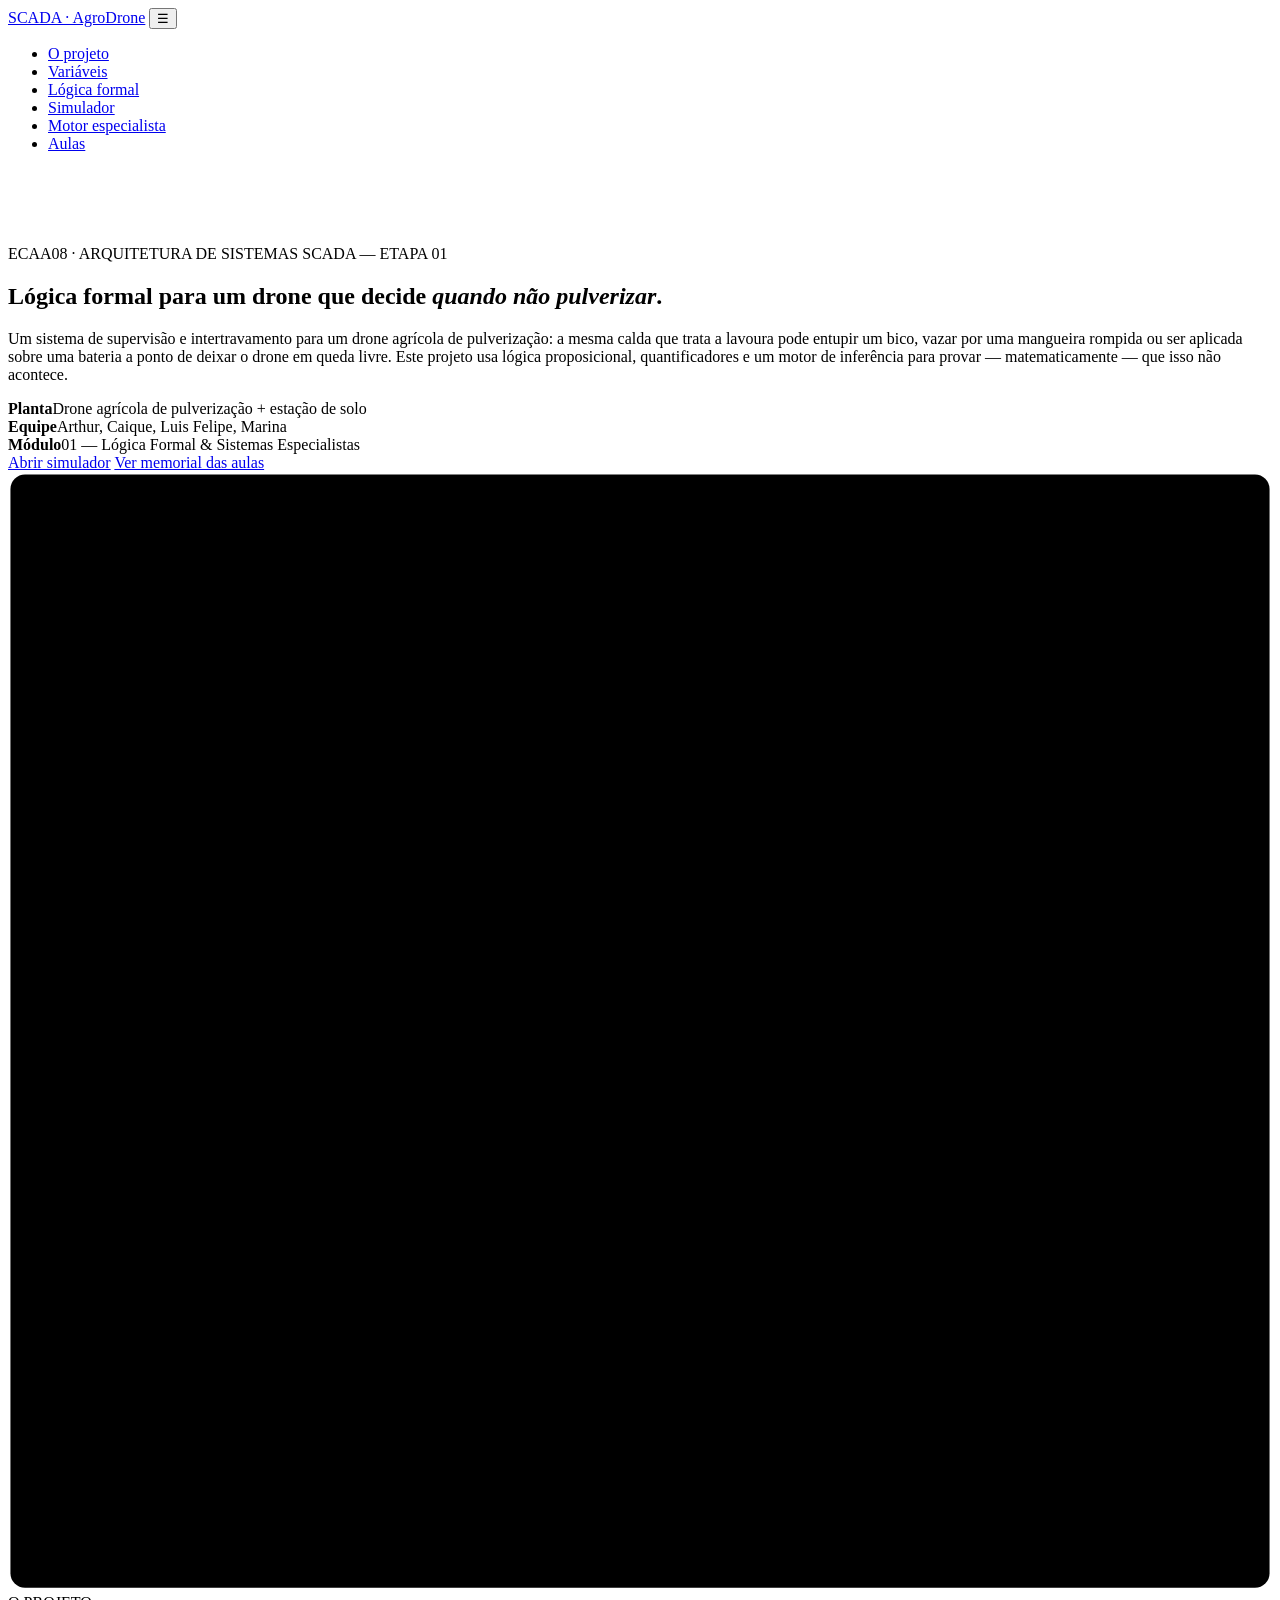
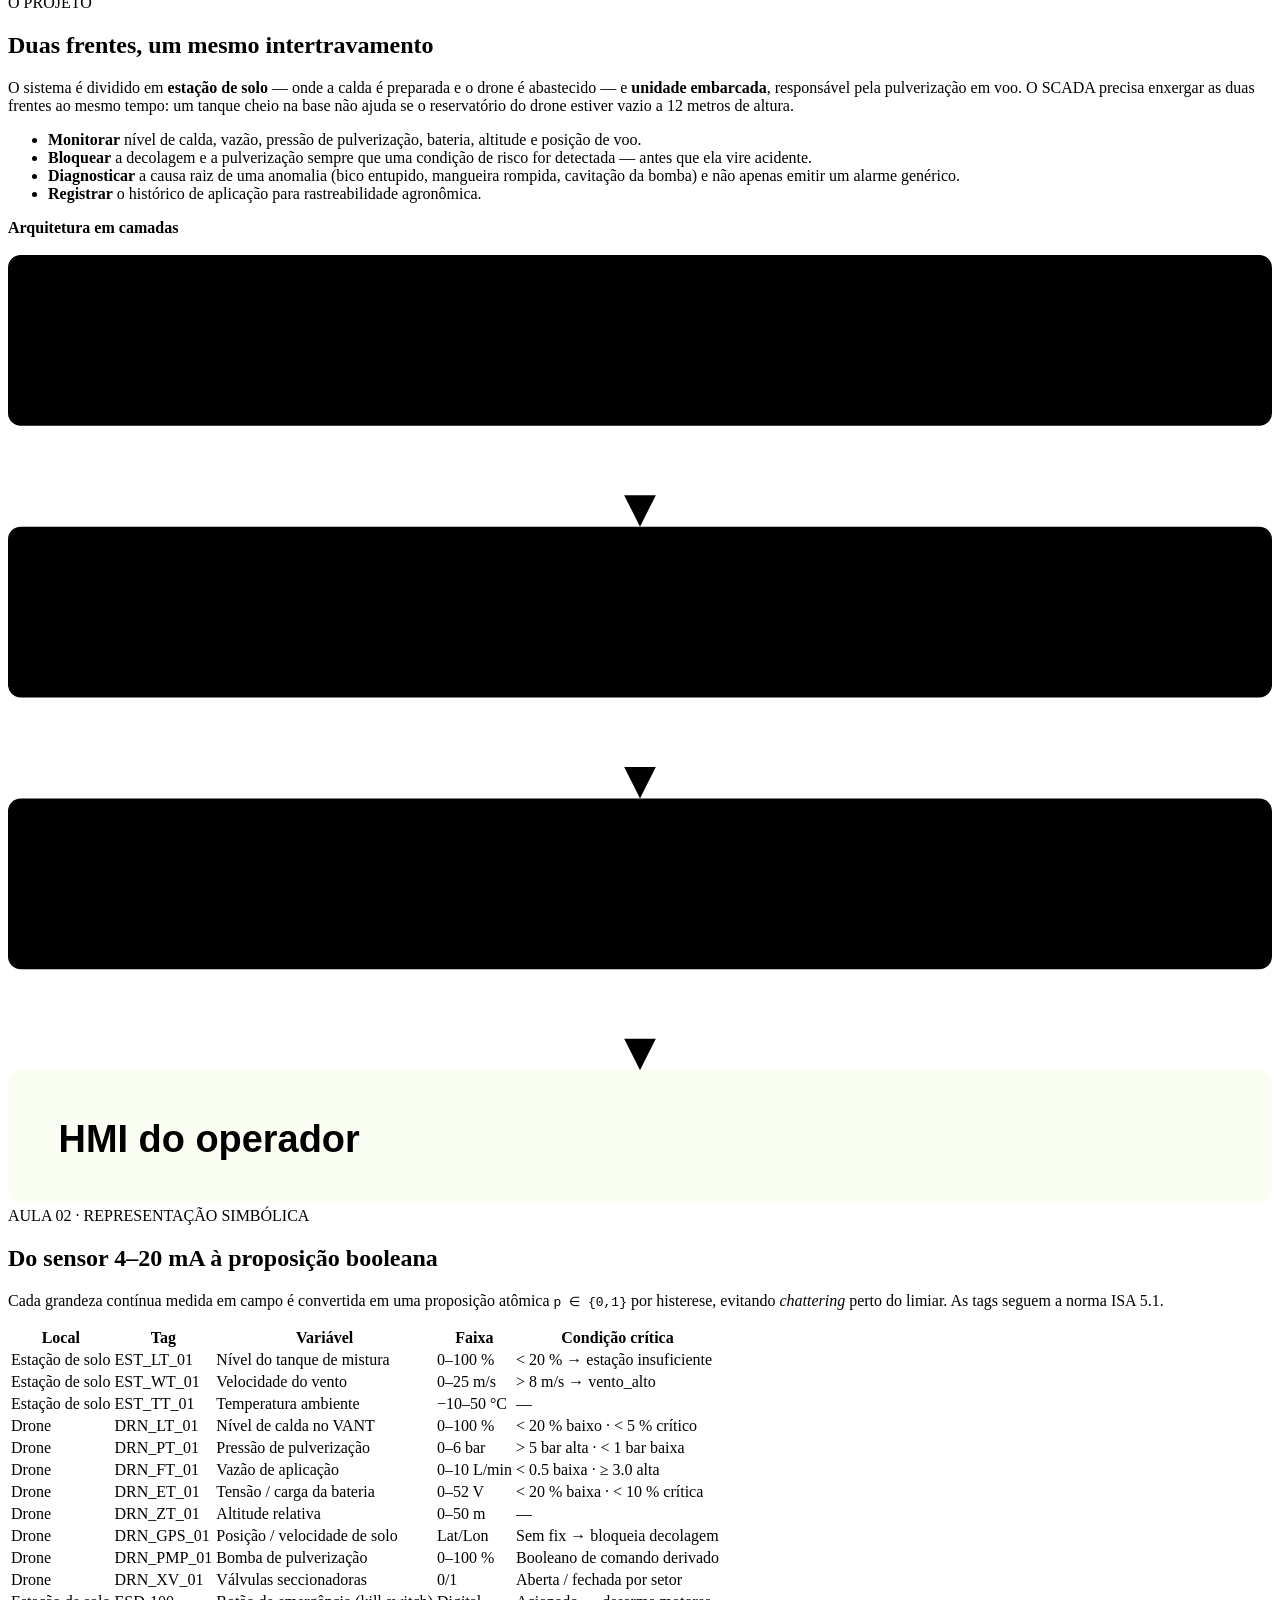
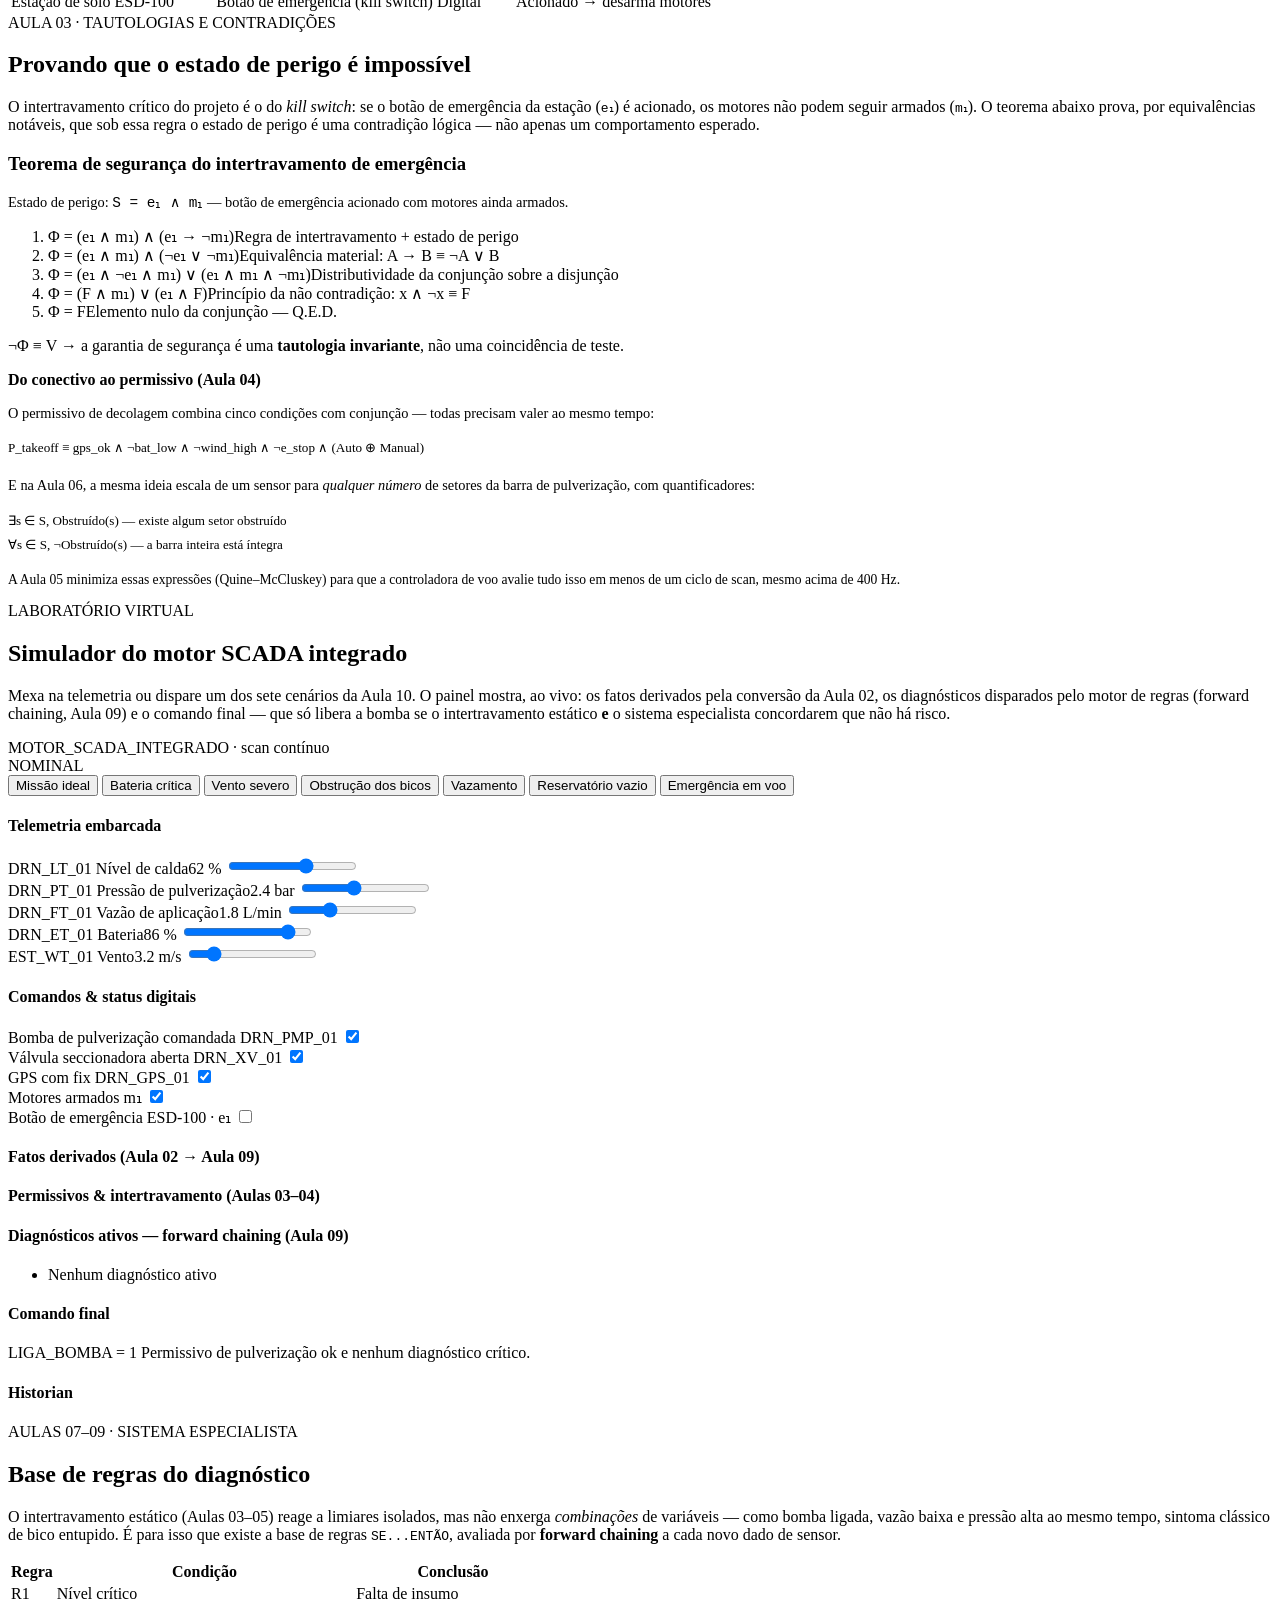
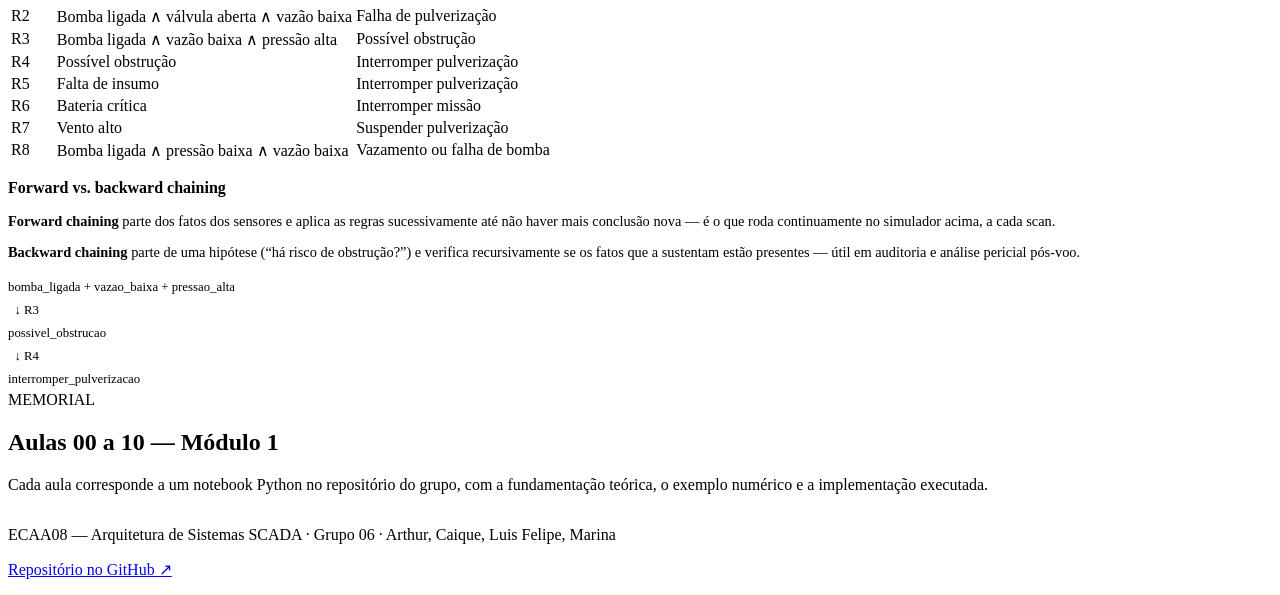
==== index.html @ 1ea9e892 "Add files via upload" ====
<!DOCTYPE html>
<html lang="pt-BR">
<head>
<meta charset="UTF-8">
<meta name="viewport" content="width=device-width, initial-scale=1.0">
<title>SCADA · AgroDrone — Grupo 06 · ECAA08</title>
<meta name="description" content="Sistema SCADA aplicado a um drone agrícola de pulverização — Etapa 01: Lógica Formal &amp; Sistemas Especialistas. Grupo 06, ECAA08.">
<link rel="stylesheet" href="assets/style.css">
</head>
<body>

<header class="topbar">
  <div class="wrap">
    <a href="#top" class="brand"><span class="dot"></span> SCADA · AgroDrone</a>
    <button class="nav-toggle" id="navToggle" aria-label="Abrir menu">☰</button>
    <ul class="nav-links" id="navLinks">
      <li><a href="#sobre">O projeto</a></li>
      <li><a href="#variaveis">Variáveis</a></li>
      <li><a href="#logica">Lógica formal</a></li>
      <li><a href="#simulador">Simulador</a></li>
      <li><a href="#especialista">Motor especialista</a></li>
      <li><a href="#aulas">Aulas</a></li>
    </ul>
  </div>
</header>

<main id="top">

  <!-- ============ HERO ============ -->
  <section class="hero" style="border-bottom:1px solid var(--border); padding-top:76px;">
    <div class="wrap">
      <div>
        <span class="eyebrow">ECAA08 · ARQUITETURA DE SISTEMAS SCADA — ETAPA 01</span>
        <h1>Lógica formal para um drone que decide <em>quando não pulverizar</em>.</h1>
        <p class="lead">Um sistema de supervisão e intertravamento para um drone agrícola de pulverização: a mesma calda que trata a lavoura pode entupir um bico, vazar por uma mangueira rompida ou ser aplicada sobre uma bateria a ponto de deixar o drone em queda livre. Este projeto usa lógica proposicional, quantificadores e um motor de inferência para provar — matematicamente — que isso não acontece.</p>

        <div class="meta-row">
          <div><strong>Planta</strong>Drone agrícola de pulverização + estação de solo</div>
          <div><strong>Equipe</strong>Arthur, Caique, Luis Felipe, Marina</div>
          <div><strong>Módulo</strong>01 — Lógica Formal &amp; Sistemas Especialistas</div>
        </div>

        <div class="cta-row">
          <a href="#simulador" class="btn btn-primary">Abrir simulador</a>
          <a href="#aulas" class="btn btn-ghost">Ver memorial das aulas</a>
        </div>
      </div>

      <div class="hero-art">
        <svg viewBox="0 0 520 460" xmlns="http://www.w3.org/2000/svg">
          <rect x="1" y="1" width="518" height="458" rx="6" fill="var(--bg-alt)" stroke="var(--border)"/>
          <!-- crop rows -->
          <g stroke="var(--crop-dim)" stroke-width="2" opacity="0.35">
            <line x1="-40" y1="360" x2="300" y2="500"/>
            <line x1="0" y1="360" x2="340" y2="500"/>
            <line x1="40" y1="360" x2="380" y2="500"/>
            <line x1="80" y1="360" x2="420" y2="500"/>
            <line x1="120" y1="360" x2="460" y2="500"/>
            <line x1="160" y1="360" x2="500" y2="500"/>
            <line x1="200" y1="360" x2="540" y2="500"/>
            <line x1="240" y1="360" x2="580" y2="500"/>
          </g>
          <!-- HUD ring -->
          <circle cx="270" cy="188" r="146" fill="none" stroke="var(--crop)" stroke-width="1" opacity="0.35"/>
          <circle cx="270" cy="188" r="118" fill="none" stroke="var(--sky)" stroke-width="1" stroke-dasharray="2 6" opacity="0.5"/>
          <g stroke="var(--crop)" stroke-width="1.5" opacity="0.5">
            <line x1="270" y1="42" x2="270" y2="58"/>
            <line x1="270" y1="318" x2="270" y2="334"/>
            <line x1="124" y1="188" x2="140" y2="188"/>
            <line x1="400" y1="188" x2="416" y2="188"/>
          </g>
          <!-- drone -->
          <g>
            <line x1="270" y1="188" x2="212" y2="130" stroke="var(--muted)" stroke-width="2"/>
            <line x1="270" y1="188" x2="328" y2="130" stroke="var(--muted)" stroke-width="2"/>
            <line x1="270" y1="188" x2="212" y2="246" stroke="var(--muted)" stroke-width="2"/>
            <line x1="270" y1="188" x2="328" y2="246" stroke="var(--muted)" stroke-width="2"/>
            <circle cx="212" cy="130" r="13" fill="var(--panel)" stroke="var(--sky)" stroke-width="2"/>
            <circle cx="328" cy="130" r="13" fill="var(--panel)" stroke="var(--sky)" stroke-width="2"/>
            <circle cx="212" cy="246" r="13" fill="var(--panel)" stroke="var(--sky)" stroke-width="2"/>
            <circle cx="328" cy="246" r="13" fill="var(--panel)" stroke="var(--sky)" stroke-width="2"/>
            <rect x="250" y="172" width="40" height="32" rx="6" fill="var(--panel-2)" stroke="var(--crop)" stroke-width="2"/>
            <circle cx="270" cy="188" r="4" fill="var(--crop)"/>
          </g>
          <!-- spray -->
          <g stroke="var(--sky)" stroke-width="1.5" opacity="0.55">
            <line x1="255" y1="206" x2="220" y2="290"/>
            <line x1="270" y1="208" x2="270" y2="300"/>
            <line x1="285" y1="206" x2="320" y2="290"/>
          </g>
          <g fill="var(--sky)" opacity="0.6">
            <circle cx="220" cy="292" r="2.5"/>
            <circle cx="270" cy="302" r="2.5"/>
            <circle cx="320" cy="292" r="2.5"/>
            <circle cx="236" cy="316" r="2"/>
            <circle cx="270" cy="322" r="2"/>
            <circle cx="304" cy="316" r="2"/>
          </g>
          <!-- HUD labels -->
          <text x="30" y="40" font-family="IBM Plex Mono, monospace" font-size="11" fill="var(--muted-dim)">DRN_ET_01 · 78%</text>
          <text x="30" y="56" font-family="IBM Plex Mono, monospace" font-size="11" fill="var(--muted-dim)">DRN_ZT_01 · 12.4 m</text>
          <text x="336" y="40" font-family="IBM Plex Mono, monospace" font-size="11" fill="var(--crop-dim)" text-anchor="end">GPS FIX</text>
          <text x="490" y="56" font-family="IBM Plex Mono, monospace" font-size="11" fill="var(--muted-dim)" text-anchor="end">DRN_PT_01 · 2.1 bar</text>
        </svg>
      </div>
    </div>
  </section>

  <!-- ============ SOBRE ============ -->
  <section id="sobre">
    <div class="wrap">
      <div class="grid-2">
        <div>
          <span class="section-head kicker">O PROJETO</span>
          <h2>Duas frentes, um mesmo intertravamento</h2>
          <p class="lead">O sistema é dividido em <b style="color:var(--ink)">estação de solo</b> — onde a calda é preparada e o drone é abastecido — e <b style="color:var(--ink)">unidade embarcada</b>, responsável pela pulverização em voo. O SCADA precisa enxergar as duas frentes ao mesmo tempo: um tanque cheio na base não ajuda se o reservatório do drone estiver vazio a 12 metros de altura.</p>
          <ul class="fact-list">
            <li><b>Monitorar</b> nível de calda, vazão, pressão de pulverização, bateria, altitude e posição de voo.</li>
            <li><b>Bloquear</b> a decolagem e a pulverização sempre que uma condição de risco for detectada — antes que ela vire acidente.</li>
            <li><b>Diagnosticar</b> a causa raiz de uma anomalia (bico entupido, mangueira rompida, cavitação da bomba) e não apenas emitir um alarme genérico.</li>
            <li><b>Registrar</b> o histórico de aplicação para rastreabilidade agronômica.</li>
          </ul>
        </div>

        <div class="panel">
          <h3 style="font-size:1rem; margin-bottom:18px;">Arquitetura em camadas</h3>
          <svg class="arch-svg" viewBox="0 0 400 300" xmlns="http://www.w3.org/2000/svg">
            <g font-family="IBM Plex Sans, sans-serif" font-size="12">
              <rect x="0" y="0" width="400" height="54" rx="4" fill="var(--panel-2)" stroke="var(--border)"/>
              <text x="16" y="23" fill="var(--ink)" font-weight="600">Campo</text>
              <text x="16" y="41" fill="var(--muted)" font-size="11">Sensores &amp; atuadores (solo + drone)</text>

              <line x1="200" y1="54" x2="200" y2="76" stroke="var(--crop-dim)" stroke-width="1.5"/>
              <polygon points="195,76 205,76 200,86" fill="var(--crop-dim)"/>

              <rect x="0" y="86" width="400" height="54" rx="4" fill="var(--panel-2)" stroke="var(--border)"/>
              <text x="16" y="109" fill="var(--ink)" font-weight="600">Aquisição</text>
              <text x="16" y="127" fill="var(--muted)" font-size="11">RTU / microcontrolador embarcado + telemetria</text>

              <line x1="200" y1="140" x2="200" y2="162" stroke="var(--crop-dim)" stroke-width="1.5"/>
              <polygon points="195,162 205,162 200,172" fill="var(--crop-dim)"/>

              <rect x="0" y="172" width="400" height="54" rx="4" fill="var(--panel-2)" stroke="var(--border)"/>
              <text x="16" y="195" fill="var(--ink)" font-weight="600">Servidor SCADA</text>
              <text x="16" y="213" fill="var(--muted)" font-size="11">Intertravamento + motor de diagnóstico + histórico</text>

              <line x1="200" y1="226" x2="200" y2="248" stroke="var(--crop-dim)" stroke-width="1.5"/>
              <polygon points="195,248 205,248 200,258" fill="var(--crop-dim)"/>

              <rect x="0" y="258" width="400" height="42" rx="4" fill="rgba(191,224,90,0.08)" stroke="var(--crop-dim)"/>
              <text x="16" y="284" fill="var(--crop)" font-weight="600">HMI do operador</text>
            </g>
          </svg>
        </div>
      </div>
    </div>
  </section>

  <!-- ============ VARIÁVEIS ============ -->
  <section id="variaveis">
    <div class="wrap">
      <div class="section-head">
        <span class="kicker">AULA 02 · REPRESENTAÇÃO SIMBÓLICA</span>
        <h2>Do sensor 4–20 mA à proposição booleana</h2>
        <p>Cada grandeza contínua medida em campo é convertida em uma proposição atômica <code>p ∈ {0,1}</code> por histerese, evitando <em>chattering</em> perto do limiar. As tags seguem a norma ISA 5.1.</p>
      </div>

      <div class="tagtable-scroll">
        <table class="tagtable">
          <thead>
            <tr><th>Local</th><th>Tag</th><th>Variável</th><th>Faixa</th><th>Condição crítica</th></tr>
          </thead>
          <tbody>
            <tr><td><span class="pill solo">Estação de solo</span></td><td class="tagcell">EST_LT_01</td><td class="varname">Nível do tanque de mistura</td><td>0–100 %</td><td>&lt; 20 % → estação insuficiente</td></tr>
            <tr><td><span class="pill solo">Estação de solo</span></td><td class="tagcell">EST_WT_01</td><td class="varname">Velocidade do vento</td><td>0–25 m/s</td><td>&gt; 8 m/s → vento_alto</td></tr>
            <tr><td><span class="pill solo">Estação de solo</span></td><td class="tagcell">EST_TT_01</td><td class="varname">Temperatura ambiente</td><td>−10–50 °C</td><td>—</td></tr>
            <tr><td><span class="pill drone">Drone</span></td><td class="tagcell">DRN_LT_01</td><td class="varname">Nível de calda no VANT</td><td>0–100 %</td><td>&lt; 20 % baixo · &lt; 5 % crítico</td></tr>
            <tr><td><span class="pill drone">Drone</span></td><td class="tagcell">DRN_PT_01</td><td class="varname">Pressão de pulverização</td><td>0–6 bar</td><td>&gt; 5 bar alta · &lt; 1 bar baixa</td></tr>
            <tr><td><span class="pill drone">Drone</span></td><td class="tagcell">DRN_FT_01</td><td class="varname">Vazão de aplicação</td><td>0–10 L/min</td><td>&lt; 0.5 baixa · ≥ 3.0 alta</td></tr>
            <tr><td><span class="pill drone">Drone</span></td><td class="tagcell">DRN_ET_01</td><td class="varname">Tensão / carga da bateria</td><td>0–52 V</td><td>&lt; 20 % baixa · &lt; 10 % crítica</td></tr>
            <tr><td><span class="pill drone">Drone</span></td><td class="tagcell">DRN_ZT_01</td><td class="varname">Altitude relativa</td><td>0–50 m</td><td>—</td></tr>
            <tr><td><span class="pill drone">Drone</span></td><td class="tagcell">DRN_GPS_01</td><td class="varname">Posição / velocidade de solo</td><td>Lat/Lon</td><td>Sem fix → bloqueia decolagem</td></tr>
            <tr><td><span class="pill drone">Drone</span></td><td class="tagcell">DRN_PMP_01</td><td class="varname">Bomba de pulverização</td><td>0–100 %</td><td>Booleano de comando derivado</td></tr>
            <tr><td><span class="pill drone">Drone</span></td><td class="tagcell">DRN_XV_01</td><td class="varname">Válvulas seccionadoras</td><td>0/1</td><td>Aberta / fechada por setor</td></tr>
            <tr><td><span class="pill solo">Estação de solo</span></td><td class="tagcell">ESD‑100</td><td class="varname">Botão de emergência (kill switch)</td><td>Digital</td><td>Acionado → desarma motores</td></tr>
          </tbody>
        </table>
      </div>
    </div>
  </section>

  <!-- ============ LÓGICA FORMAL ============ -->
  <section id="logica">
    <div class="wrap">
      <div class="section-head">
        <span class="kicker">AULA 03 · TAUTOLOGIAS E CONTRADIÇÕES</span>
        <h2>Provando que o estado de perigo é impossível</h2>
        <p>O intertravamento crítico do projeto é o do <em>kill switch</em>: se o botão de emergência da estação (<code>e₁</code>) é acionado, os motores não podem seguir armados (<code>m₁</code>). O teorema abaixo prova, por equivalências notáveis, que sob essa regra o estado de perigo é uma contradição lógica — não apenas um comportamento esperado.</p>
      </div>

      <div class="grid-2">
        <div class="proof">
          <h3>Teorema de segurança do intertravamento de emergência</h3>
          <p style="font-size:0.9rem;">Estado de perigo: <code>S = e₁ ∧ m₁</code> — botão de emergência acionado com motores ainda armados.</p>
          <ol class="proof-steps">
            <li>Φ = (e₁ ∧ m₁) ∧ (e₁ → ¬m₁)<span class="note">Regra de intertravamento + estado de perigo</span></li>
            <li>Φ = (e₁ ∧ m₁) ∧ (¬e₁ ∨ ¬m₁)<span class="note">Equivalência material: A → B ≡ ¬A ∨ B</span></li>
            <li>Φ = (e₁ ∧ ¬e₁ ∧ m₁) ∨ (e₁ ∧ m₁ ∧ ¬m₁)<span class="note">Distributividade da conjunção sobre a disjunção</span></li>
            <li>Φ = (F ∧ m₁) ∨ (e₁ ∧ F)<span class="note">Princípio da não contradição: x ∧ ¬x ≡ F</span></li>
            <li>Φ = F<span class="note">Elemento nulo da conjunção — Q.E.D.</span></li>
          </ol>
          <div class="proof-result">¬Φ ≡ V → a garantia de segurança é uma <b>tautologia invariante</b>, não uma coincidência de teste.</div>
        </div>

        <div class="panel">
          <h3 style="font-size:1rem;">Do conectivo ao permissivo (Aula 04)</h3>
          <p style="font-size:0.9rem;">O permissivo de decolagem combina cinco condições com conjunção — todas precisam valer ao mesmo tempo:</p>
          <div class="log-box" style="max-height:none; font-size:0.82rem; line-height:1.9;">
            <div>P_takeoff ≡ gps_ok ∧ ¬bat_low ∧ ¬wind_high ∧ ¬e_stop ∧ (Auto ⊕ Manual)</div>
          </div>
          <p style="font-size:0.9rem; margin-top:16px;">E na Aula 06, a mesma ideia escala de um sensor para <em>qualquer número</em> de setores da barra de pulverização, com quantificadores:</p>
          <div class="log-box" style="max-height:none; font-size:0.82rem; line-height:1.9;">
            <div>∃s ∈ S, Obstruído(s) — existe algum setor obstruído</div>
            <div>∀s ∈ S, ¬Obstruído(s) — a barra inteira está íntegra</div>
          </div>
          <p style="font-size:0.85rem; margin-top:14px; color:var(--muted-dim);">A Aula 05 minimiza essas expressões (Quine–McCluskey) para que a controladora de voo avalie tudo isso em menos de um ciclo de scan, mesmo acima de 400 Hz.</p>
        </div>
      </div>
    </div>
  </section>

  <!-- ============ SIMULADOR ============ -->
  <section id="simulador">
    <div class="wrap">
      <div class="section-head">
        <span class="kicker">LABORATÓRIO VIRTUAL</span>
        <h2>Simulador do motor SCADA integrado</h2>
        <p>Mexa na telemetria ou dispare um dos sete cenários da Aula 10. O painel mostra, ao vivo: os fatos derivados pela conversão da Aula 02, os diagnósticos disparados pelo motor de regras (forward chaining, Aula 09) e o comando final — que só libera a bomba se o intertravamento estático <b style="color:var(--ink)">e</b> o sistema especialista concordarem que não há risco.</p>
      </div>

      <div class="simulator">
        <div class="sim-topbar">
          <span class="sim-title">MOTOR_SCADA_INTEGRADO · scan contínuo</span>
          <div class="sim-status ok" id="simStatus"><span class="led"></span><span id="simStatusText">NOMINAL</span></div>
        </div>

        <div class="scenario-row" id="scenarioRow">
          <button class="scenario-btn active" data-scenario="ideal">Missão ideal</button>
          <button class="scenario-btn" data-scenario="bateria">Bateria crítica</button>
          <button class="scenario-btn" data-scenario="vento">Vento severo</button>
          <button class="scenario-btn" data-scenario="obstrucao">Obstrução dos bicos</button>
          <button class="scenario-btn" data-scenario="vazamento">Vazamento</button>
          <button class="scenario-btn" data-scenario="vazio">Reservatório vazio</button>
          <button class="scenario-btn" data-scenario="emergencia">Emergência em voo</button>
        </div>

        <div class="sim-body">
          <div class="sim-controls">

            <div class="ctrl-group">
              <h4>Telemetria embarcada</h4>
              <div class="slider-row">
                <label><span><span class="tagname">DRN_LT_01</span> Nível de calda</span><span class="val" id="v_nivel">62 %</span></label>
                <input type="range" id="s_nivel" min="0" max="100" value="62">
              </div>
              <div class="slider-row">
                <label><span><span class="tagname">DRN_PT_01</span> Pressão de pulverização</span><span class="val" id="v_pressao">2.4 bar</span></label>
                <input type="range" id="s_pressao" min="0" max="60" value="24">
              </div>
              <div class="slider-row">
                <label><span><span class="tagname">DRN_FT_01</span> Vazão de aplicação</span><span class="val" id="v_vazao">1.8 L/min</span></label>
                <input type="range" id="s_vazao" min="0" max="60" value="18">
              </div>
              <div class="slider-row">
                <label><span><span class="tagname">DRN_ET_01</span> Bateria</span><span class="val" id="v_bateria">86 %</span></label>
                <input type="range" id="s_bateria" min="0" max="100" value="86">
              </div>
              <div class="slider-row">
                <label><span><span class="tagname">EST_WT_01</span> Vento</span><span class="val" id="v_vento">3.2 m/s</span></label>
                <input type="range" id="s_vento" min="0" max="200" value="32">
              </div>
            </div>

            <div class="ctrl-group">
              <h4>Comandos &amp; status digitais</h4>
              <div class="toggle-row">
                <label>Bomba de pulverização comandada <span class="tagname">DRN_PMP_01</span></label>
                <label class="switch"><input type="checkbox" id="s_bomba" checked><span class="slider"></span></label>
              </div>
              <div class="toggle-row">
                <label>Válvula seccionadora aberta <span class="tagname">DRN_XV_01</span></label>
                <label class="switch"><input type="checkbox" id="s_valvula" checked><span class="slider"></span></label>
              </div>
              <div class="toggle-row">
                <label>GPS com fix <span class="tagname">DRN_GPS_01</span></label>
                <label class="switch"><input type="checkbox" id="s_gps" checked><span class="slider"></span></label>
              </div>
              <div class="toggle-row">
                <label>Motores armados <span class="tagname">m₁</span></label>
                <label class="switch"><input type="checkbox" id="s_motores" checked><span class="slider"></span></label>
              </div>
              <div class="toggle-row">
                <label>Botão de emergência <span class="tagname">ESD-100 · e₁</span></label>
                <label class="switch"><input type="checkbox" id="s_estop"><span class="slider"></span></label>
              </div>
            </div>
          </div>

          <div class="sim-readout">
            <div class="readout-block">
              <h4>Fatos derivados (Aula 02 → Aula 09)</h4>
              <div class="prop-grid" id="propGrid"></div>
            </div>

            <div class="readout-block">
              <h4>Permissivos &amp; intertravamento (Aulas 03–04)</h4>
              <div class="prop-grid" id="permGrid"></div>
            </div>

            <div class="readout-block">
              <h4>Diagnósticos ativos — forward chaining (Aula 09)</h4>
              <ul class="diag-list empty" id="diagList"><li>Nenhum diagnóstico ativo</li></ul>
            </div>

            <div class="readout-block">
              <h4>Comando final</h4>
              <div class="final-command go" id="finalCommand">
                LIGA_BOMBA = 1
                <span class="why" id="finalWhy">Permissivo de pulverização ok e nenhum diagnóstico crítico.</span>
              </div>
            </div>

            <div class="readout-block">
              <h4>Historian</h4>
              <div class="log-box" id="logBox"></div>
            </div>
          </div>
        </div>
      </div>
    </div>
  </section>

  <!-- ============ MOTOR ESPECIALISTA ============ -->
  <section id="especialista">
    <div class="wrap">
      <div class="section-head">
        <span class="kicker">AULAS 07–09 · SISTEMA ESPECIALISTA</span>
        <h2>Base de regras do diagnóstico</h2>
        <p>O intertravamento estático (Aulas 03–05) reage a limiares isolados, mas não enxerga <em>combinações</em> de variáveis — como bomba ligada, vazão baixa e pressão alta ao mesmo tempo, sintoma clássico de bico entupido. É para isso que existe a base de regras <code>SE...ENTÃO</code>, avaliada por <b style="color:var(--ink)">forward chaining</b> a cada novo dado de sensor.</p>
      </div>

      <div class="grid-2">
        <div class="tagtable-scroll" style="border:1px solid var(--border); border-radius:4px;">
          <table class="rules-table">
            <thead><tr><th>Regra</th><th>Condição</th><th>Conclusão</th></tr></thead>
            <tbody>
              <tr><td class="rid">R1</td><td>Nível crítico</td><td>Falta de insumo</td></tr>
              <tr><td class="rid">R2</td><td>Bomba ligada ∧ válvula aberta ∧ vazão baixa</td><td>Falha de pulverização</td></tr>
              <tr><td class="rid">R3</td><td>Bomba ligada ∧ vazão baixa ∧ pressão alta</td><td>Possível obstrução</td></tr>
              <tr><td class="rid">R4</td><td>Possível obstrução</td><td>Interromper pulverização</td></tr>
              <tr><td class="rid">R5</td><td>Falta de insumo</td><td>Interromper pulverização</td></tr>
              <tr><td class="rid">R6</td><td>Bateria crítica</td><td>Interromper missão</td></tr>
              <tr><td class="rid">R7</td><td>Vento alto</td><td>Suspender pulverização</td></tr>
              <tr><td class="rid">R8</td><td>Bomba ligada ∧ pressão baixa ∧ vazão baixa</td><td>Vazamento ou falha de bomba</td></tr>
            </tbody>
          </table>
        </div>

        <div class="panel">
          <h3 style="font-size:1rem;">Forward vs. backward chaining</h3>
          <p style="font-size:0.9rem;"><b style="color:var(--ink)">Forward chaining</b> parte dos fatos dos sensores e aplica as regras sucessivamente até não haver mais conclusão nova — é o que roda continuamente no simulador acima, a cada scan.</p>
          <p style="font-size:0.9rem;"><b style="color:var(--ink)">Backward chaining</b> parte de uma hipótese (“há risco de obstrução?”) e verifica recursivamente se os fatos que a sustentam estão presentes — útil em auditoria e análise pericial pós-voo.</p>
          <div class="log-box" style="max-height:none; font-size:0.8rem; line-height:1.8; margin-top:14px;">
            <div>bomba_ligada + vazao_baixa + pressao_alta</div>
            <div>&nbsp;&nbsp;↓ R3</div>
            <div>possivel_obstrucao</div>
            <div>&nbsp;&nbsp;↓ R4</div>
            <div>interromper_pulverizacao</div>
          </div>
        </div>
      </div>
    </div>
  </section>

  <!-- ============ AULAS / MEMORIAL ============ -->
  <section id="aulas">
    <div class="wrap">
      <div class="section-head">
        <span class="kicker">MEMORIAL</span>
        <h2>Aulas 00 a 10 — Módulo 1</h2>
        <p>Cada aula corresponde a um notebook Python no repositório do grupo, com a fundamentação teórica, o exemplo numérico e a implementação executada.</p>
      </div>

      <table class="lesson-table">
        <tbody id="lessonTable"></tbody>
      </table>
    </div>
  </section>

</main>

<footer>
  <div class="wrap">
    <p>ECAA08 — Arquitetura de Sistemas SCADA · Grupo 06 · Arthur, Caique, Luis Felipe, Marina</p>
    <p><a href="https://github.com/marinazakimi/ECAA08--Grupo-06" target="_blank" rel="noopener">Repositório no GitHub ↗</a></p>
  </div>
</footer>

<script src="assets/script.js"></script>
</body>
</html>
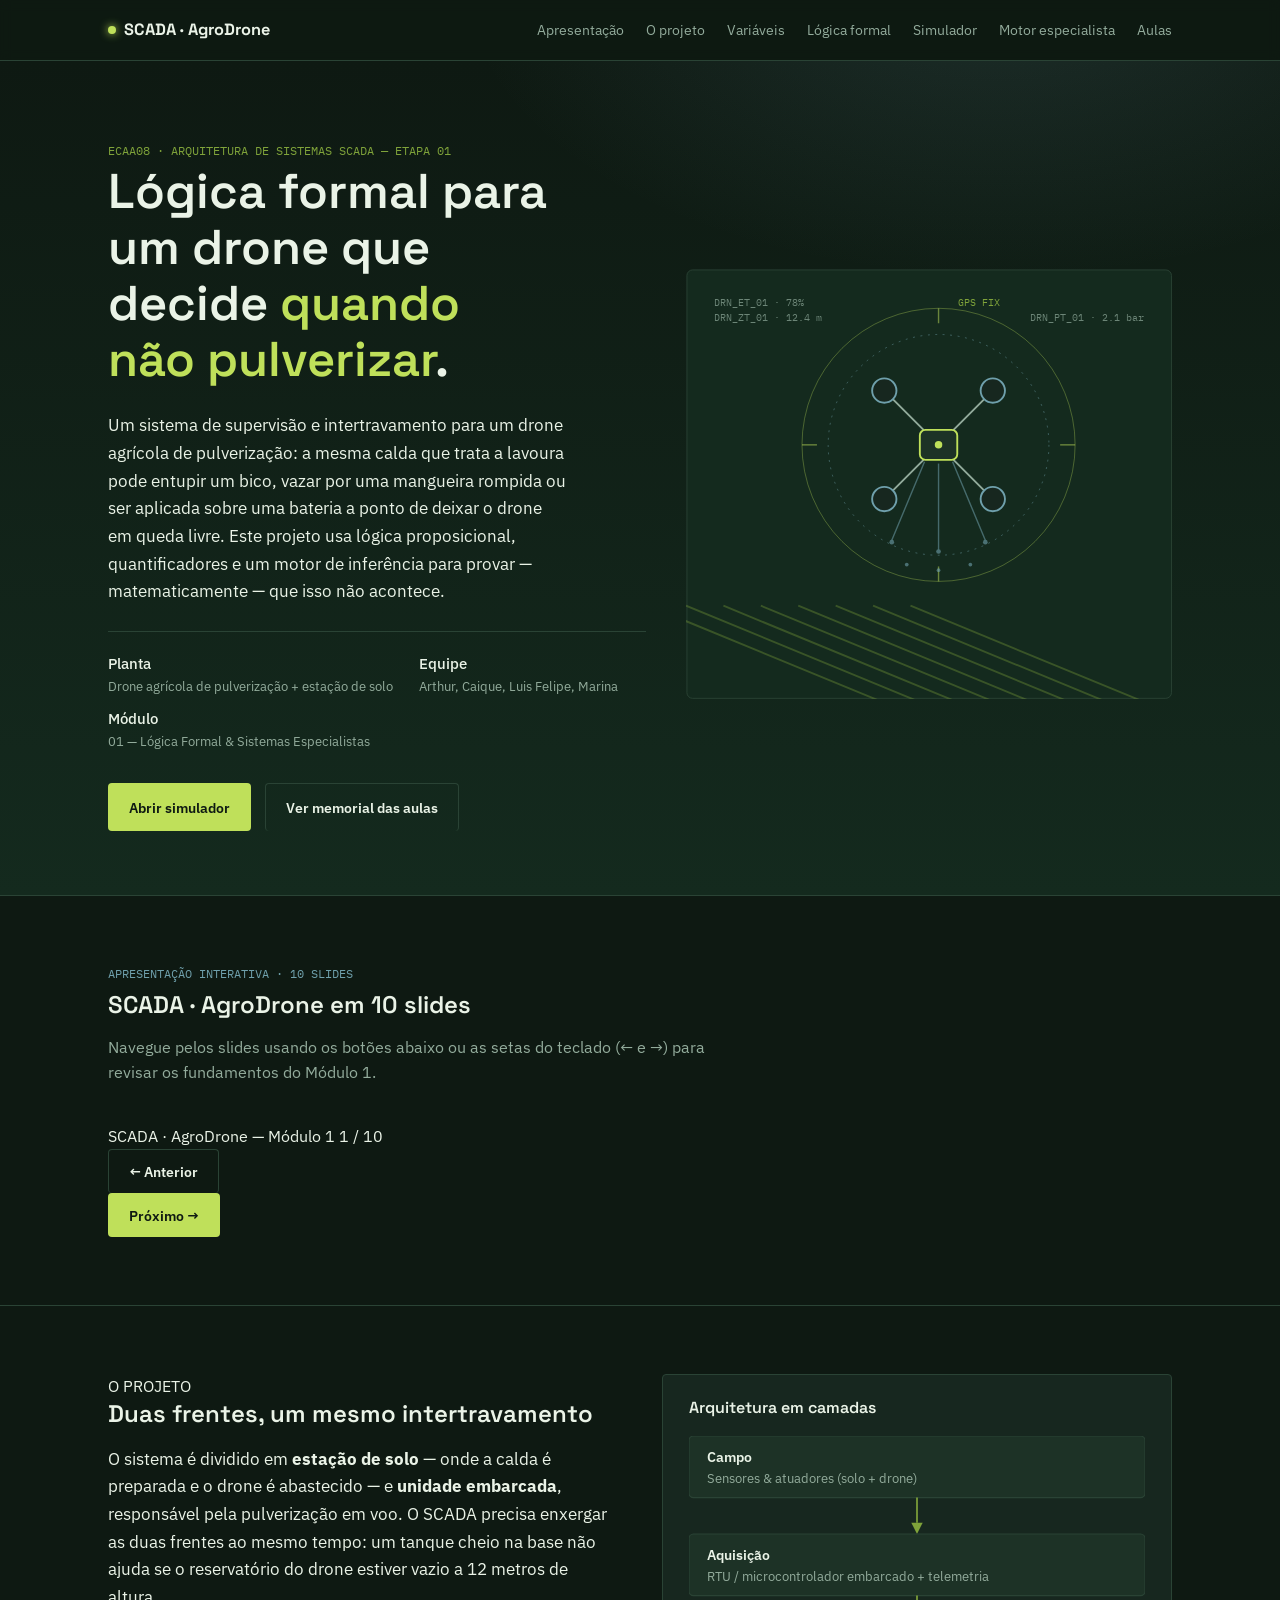
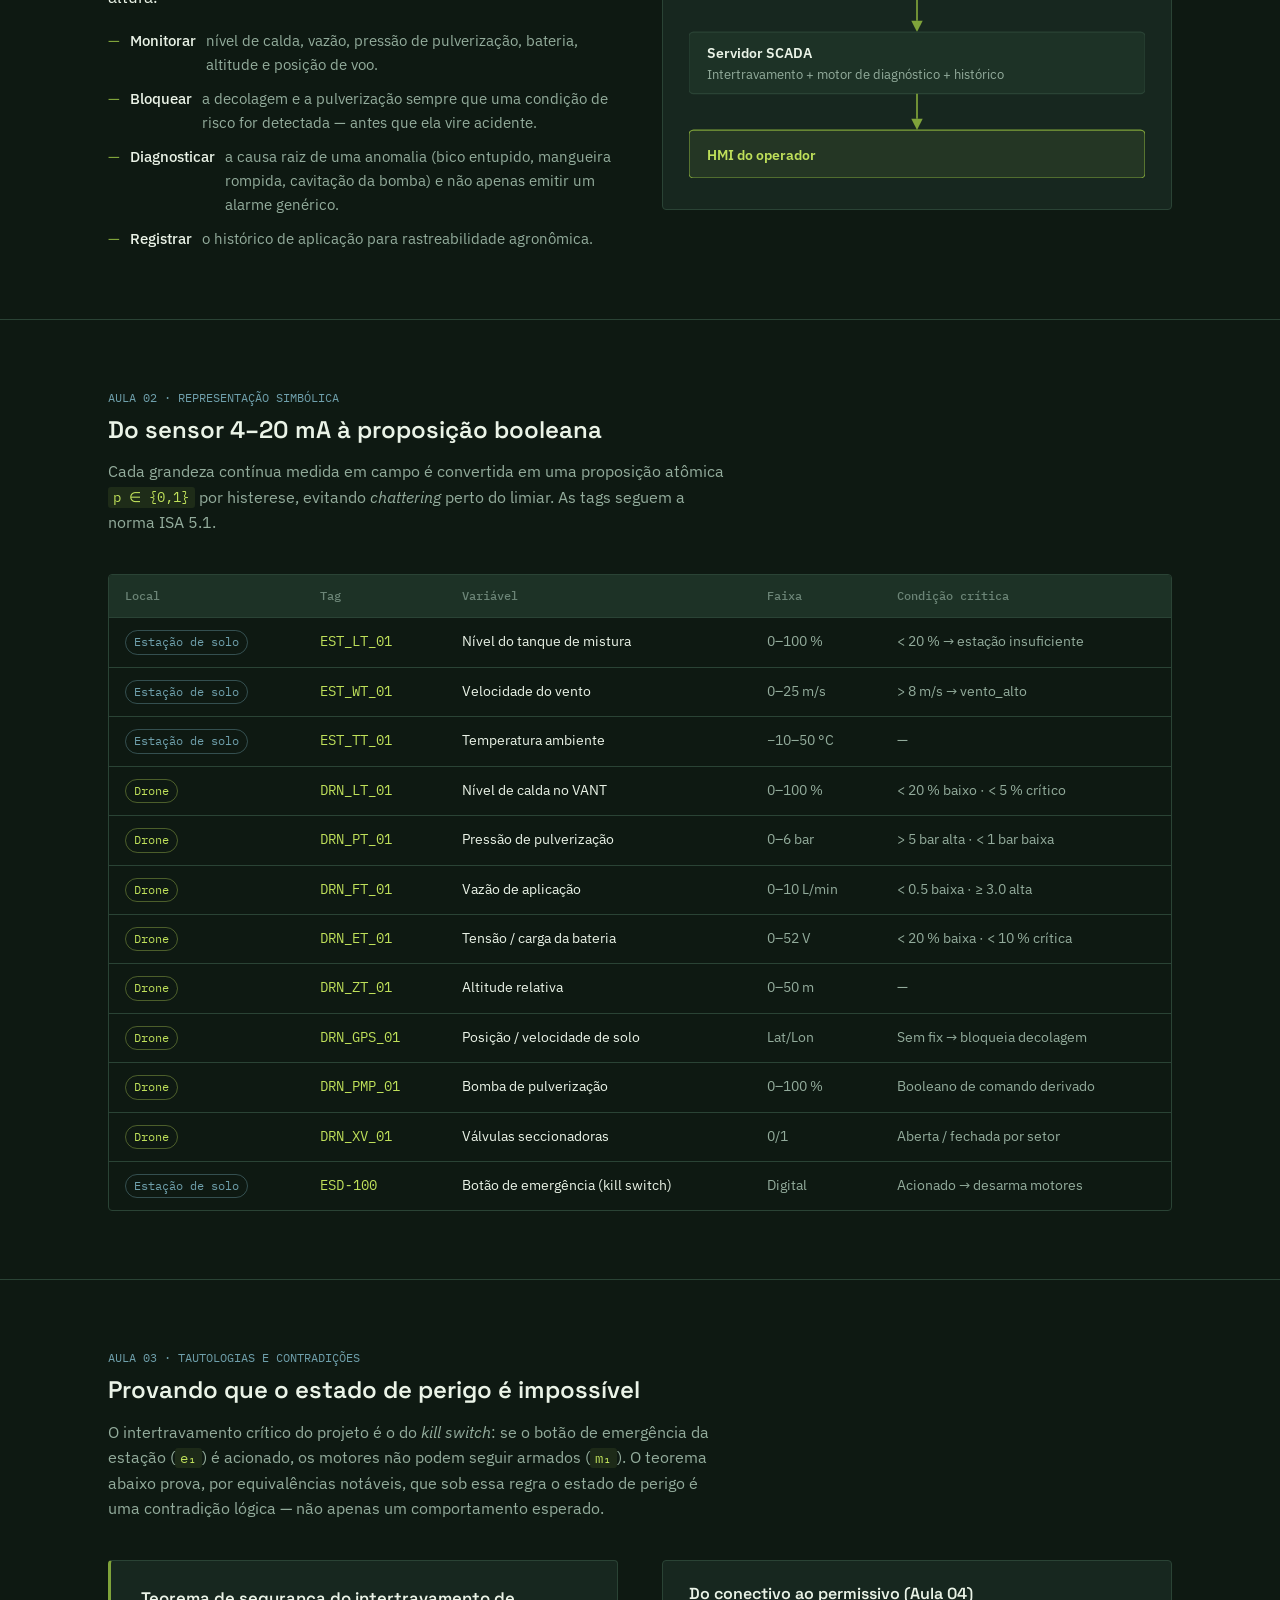
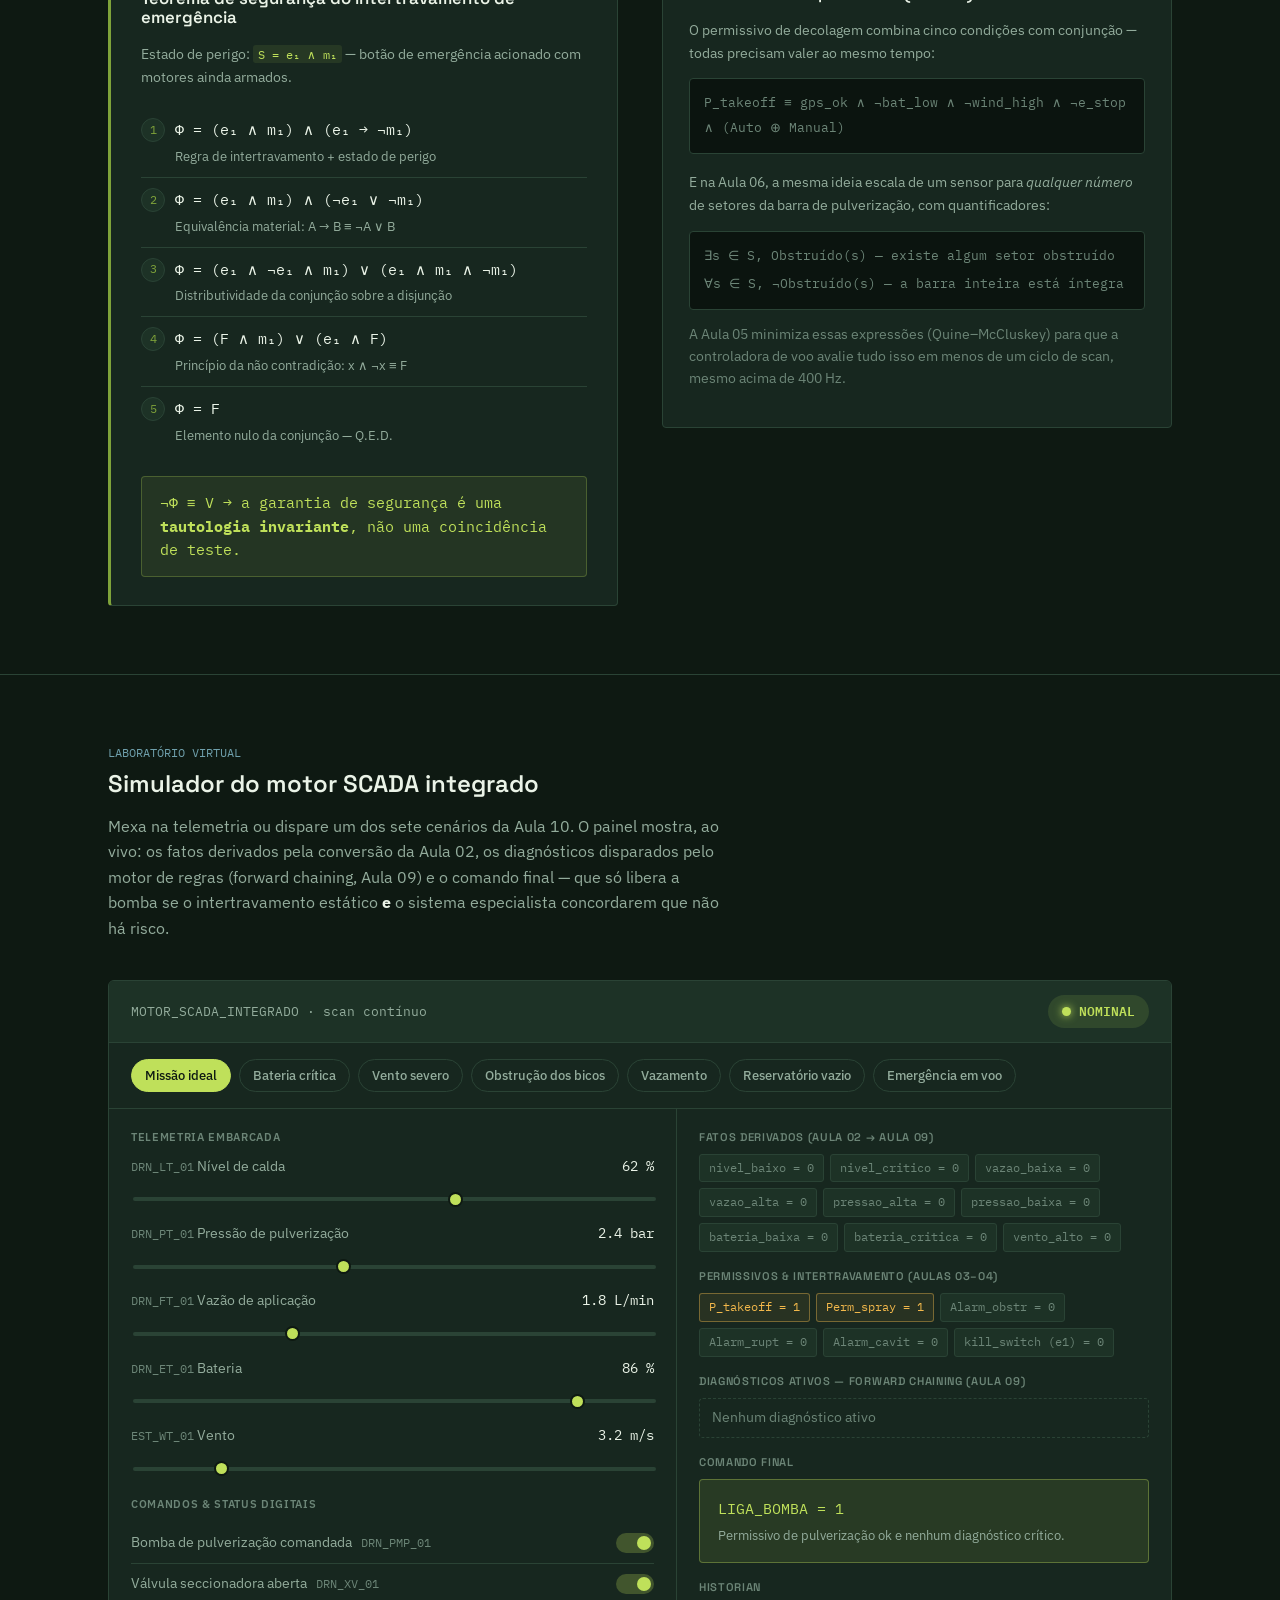
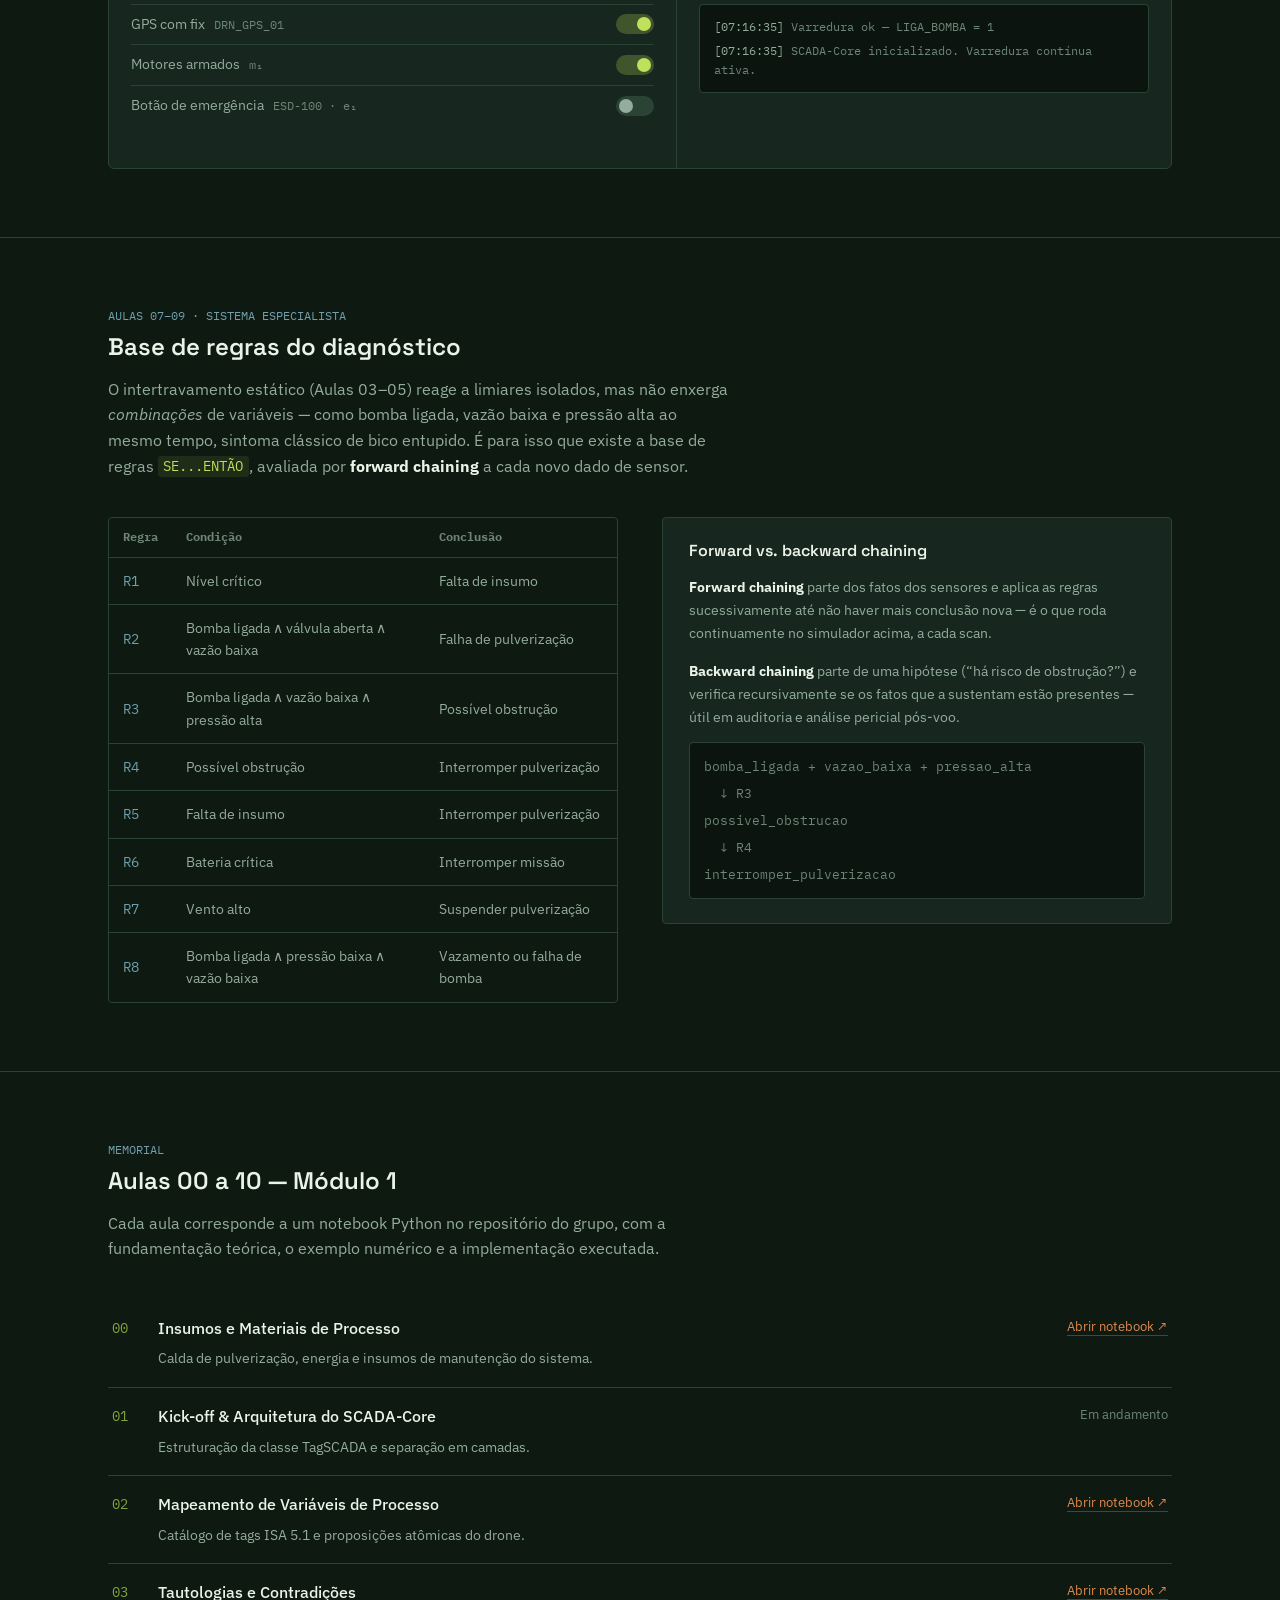
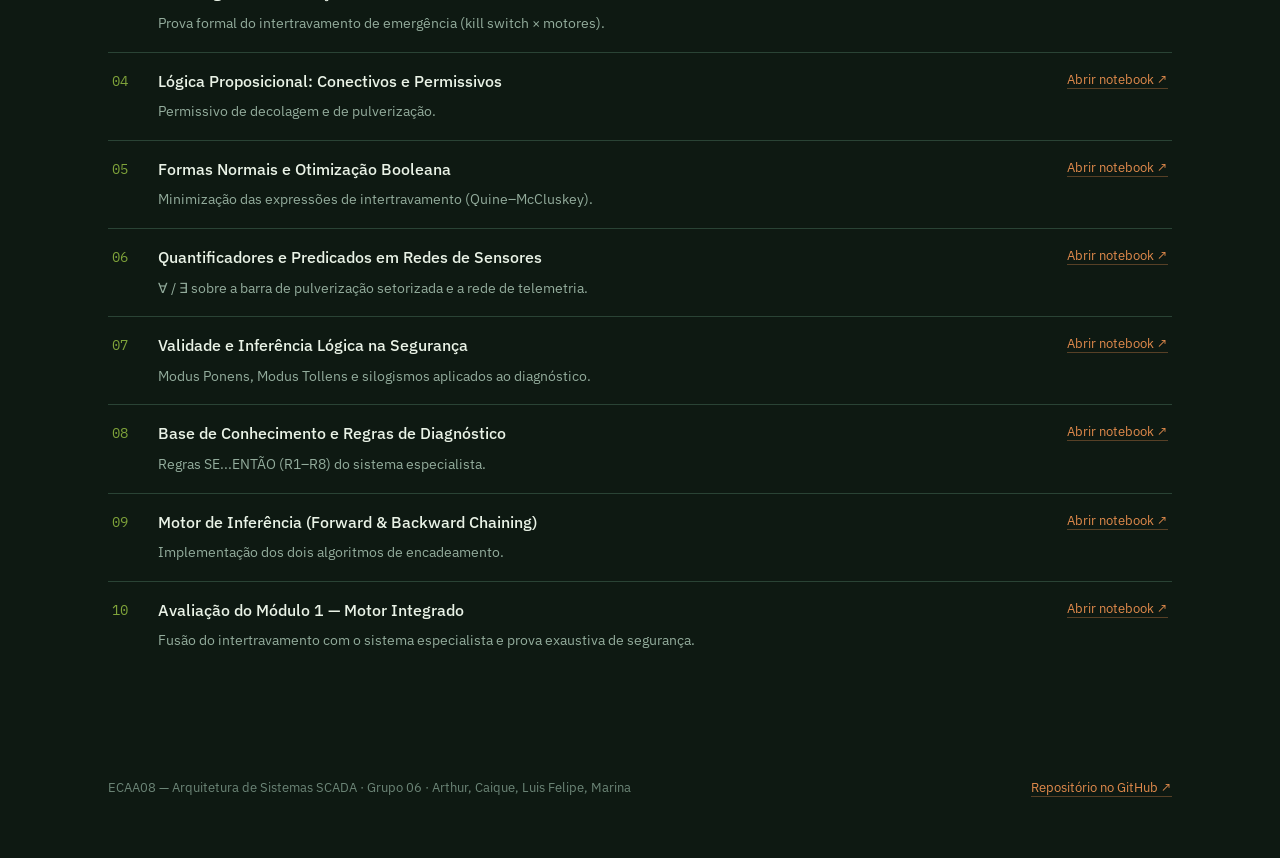
==== commit f73727d3: "Update index.html" ====
--- a/index.html
+++ b/index.html
@@ -14,6 +14,7 @@
     <a href="#top" class="brand"><span class="dot"></span> SCADA · AgroDrone</a>
     <button class="nav-toggle" id="navToggle" aria-label="Abrir menu">☰</button>
     <ul class="nav-links" id="navLinks">
+      <li><a href="#apresentacao">Apresentação</a></li>
       <li><a href="#sobre">O projeto</a></li>
       <li><a href="#variaveis">Variáveis</a></li>
       <li><a href="#logica">Lógica formal</a></li>
@@ -105,7 +106,33 @@
       </div>
     </div>
   </section>
-
+<!-- ============ APRESENTAÇÃO (SLIDES) ============ -->
+<section id="apresentacao">
+  <div class="wrap">
+    <div class="section-head">
+      <span class="kicker">APRESENTAÇÃO INTERATIVA · 10 SLIDES</span>
+      <h2>SCADA · AgroDrone em 10 slides</h2>
+      <p>Navegue pelos slides usando os botões abaixo ou as setas do teclado (← e →) para revisar os fundamentos do Módulo 1.</p>
+    </div>
+
+    <div class="deck" id="deck">
+      <div class="deck-topbar">
+        <span class="deck-title">SCADA · AgroDrone — Módulo 1</span>
+        <span class="deck-counter"><span id="slideCurrent">1</span> / <span id="slideTotal">10</span></span>
+      </div>
+
+      <div class="deck-viewport">
+        <div class="deck-track" id="deckTrack"><!-- slides injetados via script.js --></div>
+      </div>
+
+      <div class="deck-controls">
+        <button id="prevSlide" class="btn btn-ghost" aria-label="Slide anterior">← Anterior</button>
+        <div class="deck-dots" id="deckDots"></div>
+        <button id="nextSlide" class="btn btn-primary" aria-label="Próximo slide">Próximo →</button>
+      </div>
+    </div>
+  </div>
+</section>
   <!-- ============ SOBRE ============ -->
   <section id="sobre">
     <div class="wrap">
--- a/assets/style.css
+++ b/assets/style.css
@@ -0,0 +1,429 @@
+/* ============================================================
+   SCADA · AgroDrone — Grupo 06 · ECAA08
+   Tokens: ver comentário abaixo de cada bloco
+   ============================================================ */
+
+@import url('https://fonts.googleapis.com/css2?family=Space+Grotesk:wght@500;600;700&family=IBM+Plex+Sans:wght@400;500;600&family=IBM+Plex+Mono:wght@500;600&display=swap');
+
+:root{
+  /* cor — noite sobre a lavoura: verde-pinho escuro de base, aceno de
+     lima (linhas de plantio) como cor de destaque primária, ferrugem/solo
+     como acento secundário (links, CTAs), âmbar e coral para os dois
+     níveis de alerta do painel (caution / alarme) */
+  --bg:        #0E1912;
+  --bg-alt:    #142A1E;
+  --panel:     #17271F;
+  --panel-2:   #1D3226;
+  --border:    #2A4335;
+  --ink:       #EAF3E7;
+  --muted:     #93AC9C;
+  --muted-dim: #6C8577;
+
+  --crop:      #BFE05A;
+  --crop-dim:  #7FA33A;
+  --soil:      #E08A4C;
+  --sky:       #6FA0AC;
+  --caution:   #F2B84B;
+  --alarm:     #FF6459;
+
+  --font-display: 'Space Grotesk', sans-serif;
+  --font-body:    'IBM Plex Sans', sans-serif;
+  --font-mono:    'IBM Plex Mono', monospace;
+
+  --max: 1120px;
+  --radius: 4px;
+}
+
+*{ box-sizing: border-box; }
+html{ scroll-behavior: smooth; }
+
+body{
+  margin: 0;
+  background: var(--bg);
+  color: var(--ink);
+  font-family: var(--font-body);
+  font-size: 16px;
+  line-height: 1.6;
+  -webkit-font-smoothing: antialiased;
+}
+
+@media (prefers-reduced-motion: reduce){
+  html{ scroll-behavior: auto; }
+  *{ animation-duration: 0.001ms !important; transition-duration: 0.001ms !important; }
+}
+
+a{ color: var(--soil); text-decoration: none; border-bottom: 1px solid rgba(224,138,76,0.35); }
+a:hover{ border-bottom-color: var(--soil); }
+
+::selection{ background: var(--crop); color: #0E1912; }
+
+.wrap{
+  max-width: var(--max);
+  margin: 0 auto;
+  padding: 0 28px;
+}
+
+h1,h2,h3,h4{
+  font-family: var(--font-display);
+  font-weight: 600;
+  line-height: 1.15;
+  margin: 0 0 0.5em 0;
+  color: var(--ink);
+}
+
+p{ max-width: 68ch; color: var(--muted); }
+p.lead{ color: var(--ink); font-size: 1.08rem; }
+
+code, .tag{
+  font-family: var(--font-mono);
+  font-size: 0.85em;
+  color: var(--crop);
+  background: rgba(191,224,90,0.09);
+  padding: 0.1em 0.4em;
+  border-radius: 3px;
+}
+
+/* ---------------- nav ---------------- */
+.topbar{
+  position: sticky; top: 0; z-index: 40;
+  background: rgba(14,25,18,0.92);
+  backdrop-filter: blur(6px);
+  border-bottom: 1px solid var(--border);
+}
+.topbar .wrap{
+  display: flex; align-items: center; justify-content: space-between;
+  height: 60px;
+}
+.brand{
+  font-family: var(--font-display);
+  font-weight: 700;
+  font-size: 1.02rem;
+  color: var(--ink);
+  display: flex; align-items: center; gap: 8px;
+  border-bottom: none;
+}
+.brand .dot{ width: 8px; height: 8px; border-radius: 50%; background: var(--crop); box-shadow: 0 0 8px var(--crop); }
+.nav-links{ display: flex; gap: 22px; list-style: none; margin: 0; padding: 0; }
+.nav-links a{ color: var(--muted); font-size: 0.88rem; border-bottom: none; }
+.nav-links a:hover{ color: var(--crop); }
+.nav-toggle{ display: none; }
+
+@media (max-width: 760px){
+  .nav-links{
+    position: absolute; top: 60px; left: 0; right: 0;
+    background: var(--bg-alt); flex-direction: column;
+    padding: 16px 28px; gap: 14px; border-bottom: 1px solid var(--border);
+    display: none;
+  }
+  .nav-links.open{ display: flex; }
+  .nav-toggle{
+    display: block; background: none; border: 1px solid var(--border);
+    color: var(--ink); width: 36px; height: 32px; border-radius: 4px; cursor: pointer;
+  }
+}
+
+/* ---------------- hero ---------------- */
+.hero{
+  position: relative;
+  padding: 76px 0 64px;
+  background:
+    radial-gradient(ellipse 900px 500px at 78% -10%, rgba(111,160,172,0.16), transparent 60%),
+    linear-gradient(180deg, var(--bg) 0%, var(--bg-alt) 100%);
+  border-bottom: 1px solid var(--border);
+  overflow: hidden;
+}
+.hero .wrap{
+  display: grid;
+  grid-template-columns: 1.05fr 0.95fr;
+  gap: 40px;
+  align-items: center;
+}
+.eyebrow{
+  font-family: var(--font-mono);
+  font-size: 0.78rem;
+  color: var(--crop-dim);
+  margin-bottom: 14px;
+}
+.hero h1{
+  font-size: clamp(2.1rem, 4vw, 3.05rem);
+  max-width: 14ch;
+}
+.hero h1 em{
+  font-style: normal;
+  color: var(--crop);
+}
+.hero .lead{ margin-top: 14px; max-width: 46ch; }
+
+.meta-row{
+  display: flex; flex-wrap: wrap; gap: 10px 26px;
+  margin: 26px 0 30px;
+  padding-top: 20px;
+  border-top: 1px solid var(--border);
+}
+.meta-row div{ font-size: 0.83rem; color: var(--muted); }
+.meta-row strong{ display: block; color: var(--ink); font-size: 0.94rem; font-weight: 500; }
+
+.cta-row{ display: flex; gap: 14px; flex-wrap: wrap; }
+.btn{
+  font-family: var(--font-body);
+  font-weight: 600;
+  font-size: 0.9rem;
+  padding: 12px 20px;
+  border-radius: var(--radius);
+  border: 1px solid transparent;
+  cursor: pointer;
+  display: inline-block;
+  border-bottom: none;
+}
+.btn-primary{ background: var(--crop); color: #0E1912; }
+.btn-primary:hover{ background: #cdec78; }
+.btn-ghost{ background: transparent; border-color: var(--border); color: var(--ink); }
+.btn-ghost:hover{ border-color: var(--crop-dim); color: var(--crop); }
+
+/* hero art */
+.hero-art{ position: relative; }
+.hero-art svg{ width: 100%; height: auto; display: block; }
+
+/* ---------------- sections ---------------- */
+section{ padding: 68px 0; border-bottom: 1px solid var(--border); }
+section:last-of-type{ border-bottom: none; }
+
+.section-head{ margin-bottom: 38px; max-width: 62ch; }
+.section-head .kicker{
+  font-family: var(--font-mono);
+  font-size: 0.76rem;
+  color: var(--sky);
+  margin-bottom: 8px;
+  display: block;
+}
+
+.grid-2{ display: grid; grid-template-columns: 1fr 1fr; gap: 44px; align-items: start; }
+@media (max-width: 860px){ .grid-2{ grid-template-columns: 1fr; } .hero .wrap{ grid-template-columns: 1fr; } .hero-art{ order: -1; max-width: 420px; margin: 0 auto; } }
+
+.panel{
+  background: var(--panel);
+  border: 1px solid var(--border);
+  border-radius: var(--radius);
+  padding: 24px 26px;
+}
+
+/* team / plant description card */
+.fact-list{ list-style: none; margin: 18px 0 0; padding: 0; display: grid; gap: 10px; }
+.fact-list li{ display: flex; gap: 10px; font-size: 0.94rem; color: var(--muted); }
+.fact-list li::before{ content: '—'; color: var(--crop-dim); flex-shrink: 0; }
+.fact-list b{ color: var(--ink); font-weight: 500; }
+
+/* architecture diagram */
+.arch-svg{ width: 100%; height: auto; }
+
+/* ---------------- tag table (variáveis) ---------------- */
+.tagtable-scroll{ overflow-x: auto; border: 1px solid var(--border); border-radius: var(--radius); }
+table.tagtable{ width: 100%; border-collapse: collapse; font-size: 0.88rem; min-width: 640px; }
+table.tagtable th{
+  text-align: left; font-family: var(--font-mono); font-weight: 500;
+  font-size: 0.72rem; color: var(--muted-dim); text-transform: none;
+  padding: 12px 16px; background: var(--panel-2); border-bottom: 1px solid var(--border);
+}
+table.tagtable td{ padding: 12px 16px; border-bottom: 1px solid var(--border); color: var(--muted); vertical-align: top; }
+table.tagtable tr:last-child td{ border-bottom: none; }
+table.tagtable td.tagcell{ font-family: var(--font-mono); color: var(--crop); white-space: nowrap; }
+table.tagtable td.varname{ color: var(--ink); }
+
+.pill{
+  display: inline-block; font-size: 0.72rem; font-family: var(--font-mono);
+  padding: 2px 8px; border-radius: 20px; border: 1px solid var(--border); color: var(--muted);
+}
+.pill.solo{ border-color: rgba(111,160,172,0.4); color: var(--sky); }
+.pill.drone{ border-color: rgba(191,224,90,0.35); color: var(--crop); }
+
+/* ---------------- proof card (tautologia) ---------------- */
+.proof{
+  background: var(--panel);
+  border: 1px solid var(--border);
+  border-left: 3px solid var(--crop-dim);
+  border-radius: var(--radius);
+  padding: 28px 30px;
+}
+.proof h3{ font-size: 1.05rem; }
+.proof-steps{ list-style: none; margin: 20px 0 0; padding: 0; counter-reset: step; }
+.proof-steps li{
+  counter-increment: step;
+  padding: 10px 0 10px 34px;
+  position: relative;
+  font-family: var(--font-mono);
+  font-size: 0.93rem;
+  color: var(--ink);
+  border-top: 1px solid var(--border);
+}
+.proof-steps li:first-child{ border-top: none; }
+.proof-steps li::before{
+  content: counter(step);
+  position: absolute; left: 0; top: 10px;
+  width: 22px; height: 22px; border-radius: 50%;
+  background: var(--panel-2); border: 1px solid var(--border);
+  color: var(--crop-dim); font-family: var(--font-body); font-size: 0.72rem;
+  display: flex; align-items: center; justify-content: center;
+}
+.proof-steps li span.note{ display: block; font-family: var(--font-body); color: var(--muted); font-size: 0.82rem; margin-top: 4px; }
+.proof-result{
+  margin-top: 20px; padding: 14px 18px; border-radius: var(--radius);
+  background: rgba(191,224,90,0.08); border: 1px solid rgba(191,224,90,0.25);
+  font-family: var(--font-mono); color: var(--crop); font-size: 0.92rem;
+}
+
+/* ---------------- simulator ---------------- */
+.simulator{
+  background: var(--panel);
+  border: 1px solid var(--border);
+  border-radius: 6px;
+  overflow: hidden;
+}
+.sim-topbar{
+  display: flex; align-items: center; justify-content: space-between;
+  padding: 14px 22px; border-bottom: 1px solid var(--border);
+  background: var(--panel-2);
+  flex-wrap: wrap; gap: 10px;
+}
+.sim-topbar .sim-title{
+  font-family: var(--font-mono); font-size: 0.82rem; color: var(--muted);
+}
+.sim-status{
+  display: flex; align-items: center; gap: 8px;
+  font-family: var(--font-mono); font-size: 0.82rem; font-weight: 600; padding: 6px 14px; border-radius: 20px;
+}
+.sim-status .led{ width: 9px; height: 9px; border-radius: 50%; }
+.sim-status.ok{ background: rgba(191,224,90,0.12); color: var(--crop); }
+.sim-status.ok .led{ background: var(--crop); box-shadow: 0 0 8px var(--crop); }
+.sim-status.warn{ background: rgba(242,184,75,0.12); color: var(--caution); }
+.sim-status.warn .led{ background: var(--caution); box-shadow: 0 0 8px var(--caution); }
+.sim-status.crit{ background: rgba(255,100,89,0.14); color: var(--alarm); }
+.sim-status.crit .led{ background: var(--alarm); box-shadow: 0 0 8px var(--alarm); animation: blink 1s infinite; }
+@keyframes blink{ 50%{ opacity: 0.35; } }
+
+.scenario-row{
+  display: flex; gap: 8px; flex-wrap: wrap;
+  padding: 16px 22px; border-bottom: 1px solid var(--border);
+}
+.scenario-btn{
+  font-family: var(--font-body); font-size: 0.8rem; font-weight: 500;
+  padding: 7px 13px; border-radius: 20px; border: 1px solid var(--border);
+  background: transparent; color: var(--muted); cursor: pointer;
+}
+.scenario-btn:hover{ border-color: var(--crop-dim); color: var(--ink); }
+.scenario-btn.active{ background: var(--crop); color: #0E1912; border-color: var(--crop); }
+
+.sim-body{ display: grid; grid-template-columns: 1.15fr 1fr; gap: 0; }
+@media (max-width: 900px){ .sim-body{ grid-template-columns: 1fr; } }
+
+.sim-controls{ padding: 22px; border-right: 1px solid var(--border); }
+@media (max-width: 900px){ .sim-controls{ border-right: none; border-bottom: 1px solid var(--border); } }
+
+.ctrl-group{ margin-bottom: 20px; }
+.ctrl-group h4{
+  font-size: 0.7rem; text-transform: uppercase; letter-spacing: 0.06em;
+  color: var(--muted-dim); font-family: var(--font-body); font-weight: 600;
+  margin-bottom: 12px;
+}
+.slider-row{ margin-bottom: 14px; }
+.slider-row label{
+  display: flex; justify-content: space-between; font-size: 0.85rem; color: var(--muted); margin-bottom: 6px;
+}
+.slider-row label .tagname{ font-family: var(--font-mono); font-size: 0.72rem; color: var(--muted-dim); }
+.slider-row label .val{ font-family: var(--font-mono); color: var(--ink); }
+input[type=range]{
+  width: 100%; -webkit-appearance: none; height: 4px; background: var(--border); border-radius: 2px; outline: none;
+}
+input[type=range]::-webkit-slider-thumb{
+  -webkit-appearance: none; width: 15px; height: 15px; border-radius: 50%;
+  background: var(--crop); cursor: pointer; border: 2px solid #0E1912;
+}
+input[type=range]::-moz-range-thumb{
+  width: 15px; height: 15px; border-radius: 50%; background: var(--crop); border: 2px solid #0E1912; cursor: pointer;
+}
+
+.toggle-row{ display: flex; align-items: center; justify-content: space-between; padding: 9px 0; border-top: 1px solid var(--border); }
+.toggle-row:first-of-type{ border-top: none; }
+.toggle-row label{ font-size: 0.85rem; color: var(--muted); }
+.toggle-row label .tagname{ font-family: var(--font-mono); font-size: 0.72rem; color: var(--muted-dim); margin-left: 6px; }
+
+.switch{ position: relative; width: 38px; height: 20px; flex-shrink: 0; }
+.switch input{ opacity: 0; width: 0; height: 0; }
+.switch .slider{ position: absolute; inset: 0; background: var(--border); border-radius: 20px; cursor: pointer; transition: 0.15s; }
+.switch .slider::before{ content: ''; position: absolute; width: 14px; height: 14px; left: 3px; top: 3px; background: var(--muted); border-radius: 50%; transition: 0.15s; }
+.switch input:checked + .slider{ background: rgba(191,224,90,0.25); }
+.switch input:checked + .slider::before{ transform: translateX(18px); background: var(--crop); }
+
+.radio-pair{ display: flex; gap: 8px; }
+.radio-pair label{
+  flex: 1; text-align: center; font-size: 0.8rem; padding: 7px 0; border-radius: 20px;
+  border: 1px solid var(--border); color: var(--muted); cursor: pointer;
+}
+.radio-pair input{ display: none; }
+.radio-pair input:checked + span{ color: inherit; }
+.radio-pair label:has(input:checked){ background: rgba(191,224,90,0.14); border-color: var(--crop-dim); color: var(--crop); }
+
+.sim-readout{ padding: 22px; display: flex; flex-direction: column; gap: 18px; }
+
+.readout-block h4{
+  font-size: 0.7rem; text-transform: uppercase; letter-spacing: 0.06em;
+  color: var(--muted-dim); font-weight: 600; margin-bottom: 10px;
+}
+.prop-grid{ display: flex; flex-wrap: wrap; gap: 6px; }
+.prop-chip{
+  font-family: var(--font-mono); font-size: 0.74rem; padding: 4px 9px; border-radius: 3px;
+  background: var(--panel-2); border: 1px solid var(--border); color: var(--muted-dim);
+}
+.prop-chip.on{ color: var(--caution); border-color: rgba(242,184,75,0.4); background: rgba(242,184,75,0.08); }
+
+.diag-list{ list-style: none; margin: 0; padding: 0; display: flex; flex-direction: column; gap: 6px; min-height: 24px; }
+.diag-list li{
+  font-size: 0.85rem; padding: 8px 12px; border-radius: 4px;
+  background: rgba(255,100,89,0.08); border: 1px solid rgba(255,100,89,0.3); color: var(--alarm);
+}
+.diag-list.empty li{ background: transparent; border: 1px dashed var(--border); color: var(--muted-dim); }
+
+.final-command{
+  padding: 16px 18px; border-radius: 4px; font-family: var(--font-mono); font-size: 0.95rem;
+  border: 1px solid var(--border);
+}
+.final-command.go{ background: rgba(191,224,90,0.1); border-color: rgba(191,224,90,0.35); color: var(--crop); }
+.final-command.no{ background: rgba(255,100,89,0.1); border-color: rgba(255,100,89,0.35); color: var(--alarm); }
+.final-command .why{ display: block; font-family: var(--font-body); color: var(--muted); font-size: 0.8rem; margin-top: 6px; }
+
+.log-box{
+  font-family: var(--font-mono); font-size: 0.76rem; color: var(--muted-dim);
+  background: #0B140F; border: 1px solid var(--border); border-radius: 4px;
+  padding: 10px 14px; max-height: 110px; overflow-y: auto;
+}
+.log-box div{ padding: 2px 0; }
+.log-box .t{ color: var(--muted); }
+
+/* ---------------- rules table ---------------- */
+.rules-table{ width: 100%; border-collapse: collapse; font-size: 0.87rem; }
+.rules-table th{
+  text-align: left; padding: 10px 14px; font-family: var(--font-mono); font-size: 0.72rem;
+  color: var(--muted-dim); border-bottom: 1px solid var(--border);
+}
+.rules-table td{ padding: 12px 14px; border-bottom: 1px solid var(--border); color: var(--muted); }
+.rules-table td.rid{ font-family: var(--font-mono); color: var(--sky); }
+.rules-table tr:last-child td{ border-bottom: none; }
+
+/* ---------------- aulas / memorial table ---------------- */
+.lesson-table{ width: 100%; border-collapse: collapse; }
+.lesson-table tr{ border-top: 1px solid var(--border); }
+.lesson-table tr:first-child{ border-top: none; }
+.lesson-table td{ padding: 16px 4px; vertical-align: top; }
+.lesson-table td.num{
+  font-family: var(--font-mono); color: var(--crop-dim); font-size: 0.85rem; width: 46px; padding-top: 18px;
+}
+.lesson-table td.info strong{ display: block; color: var(--ink); font-weight: 500; margin-bottom: 4px; }
+.lesson-table td.info span{ color: var(--muted); font-size: 0.88rem; }
+.lesson-table td.file{ text-align: right; white-space: nowrap; font-size: 0.82rem; }
+
+/* ---------------- footer ---------------- */
+footer{ padding: 40px 0 60px; }
+footer .wrap{ display: flex; justify-content: space-between; flex-wrap: wrap; gap: 14px; }
+footer p{ font-size: 0.82rem; color: var(--muted-dim); margin: 0; }
+
+/* misc */
+.badge-row{ display: flex; gap: 8px; flex-wrap: wrap; margin-top: 16px; }
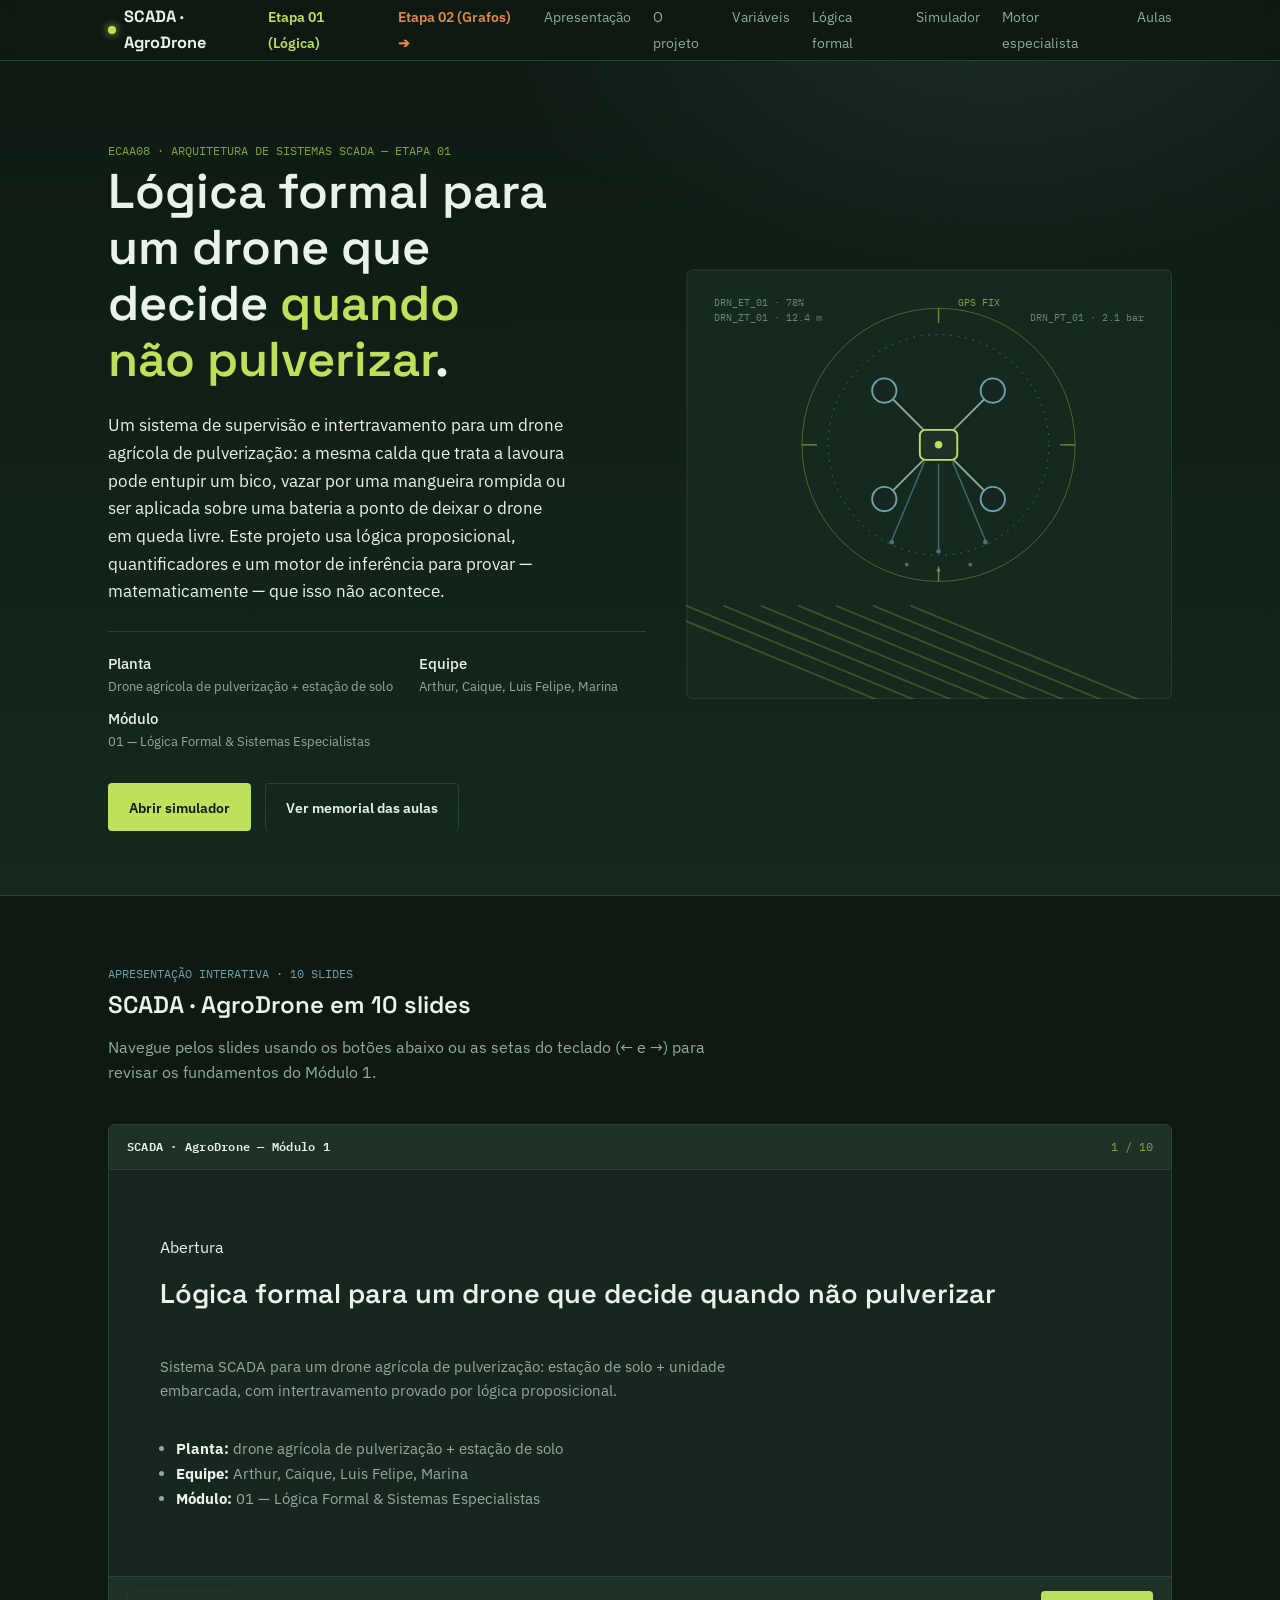
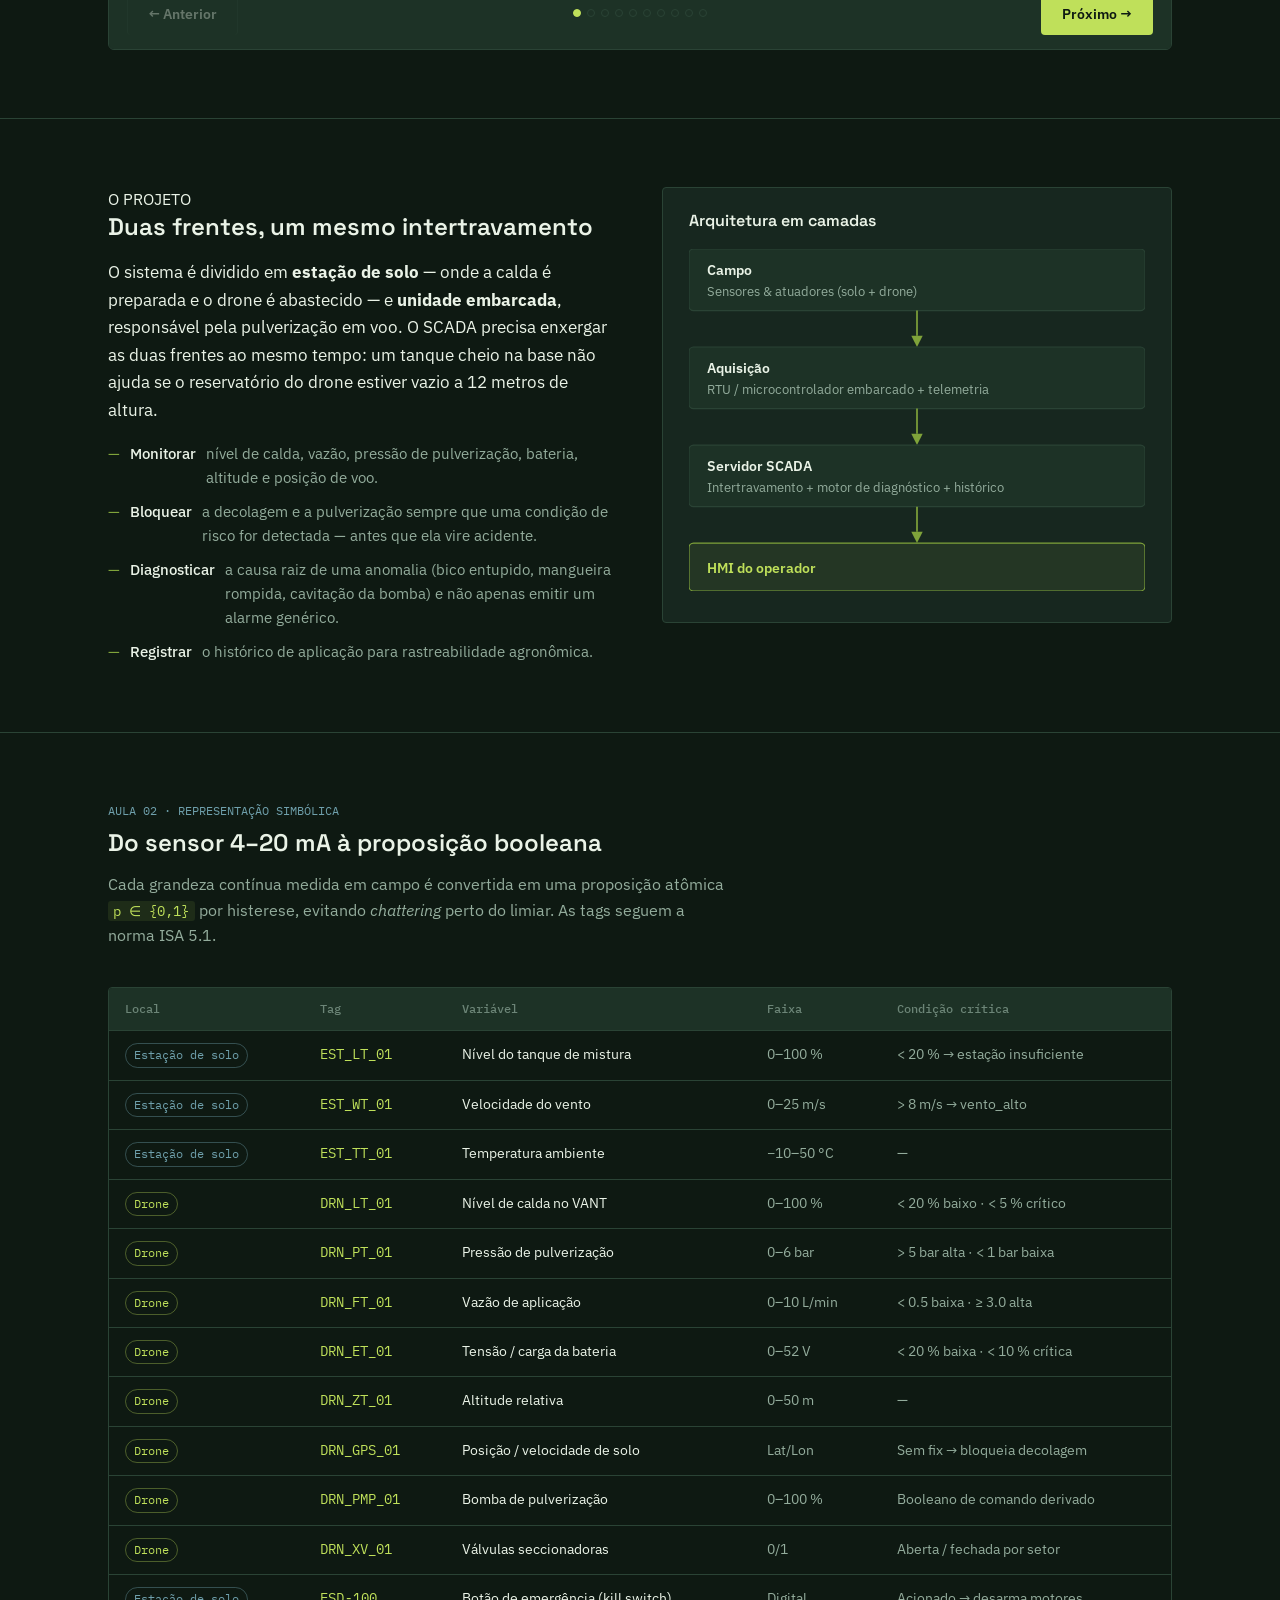
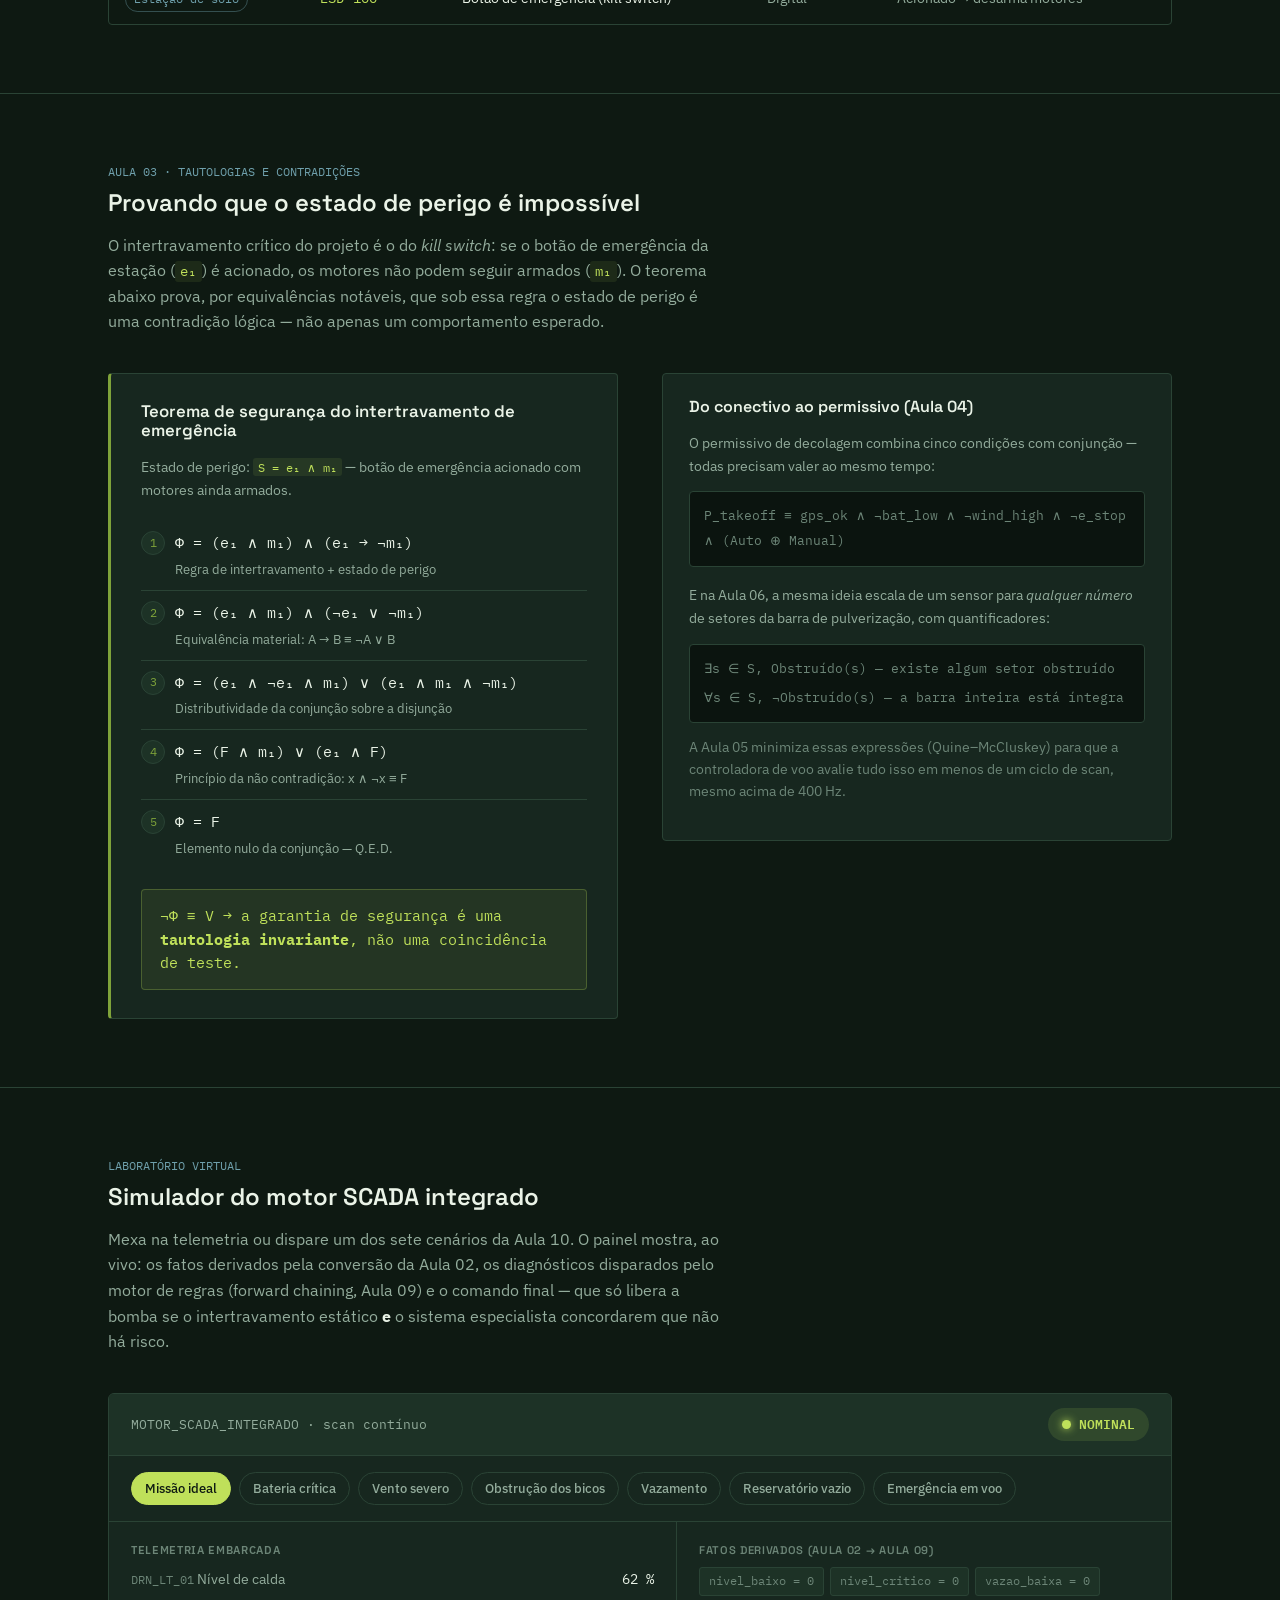
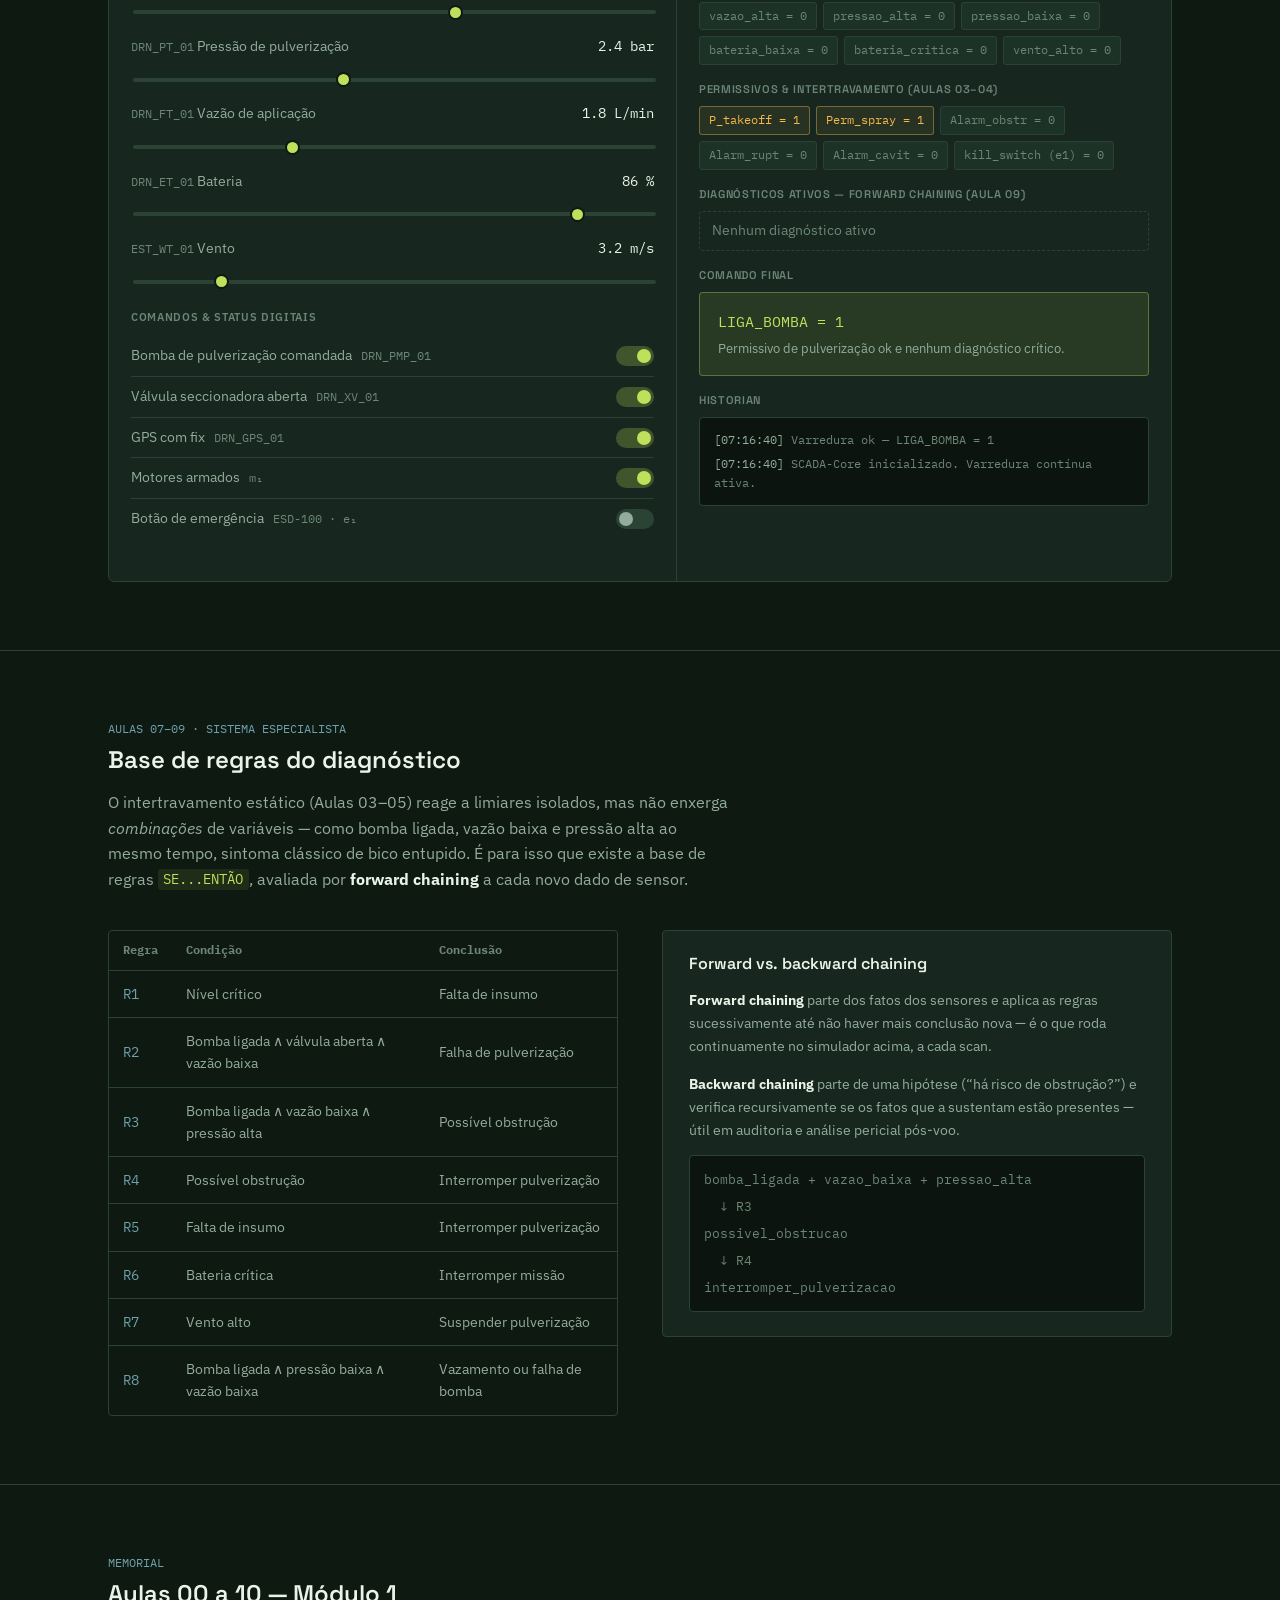
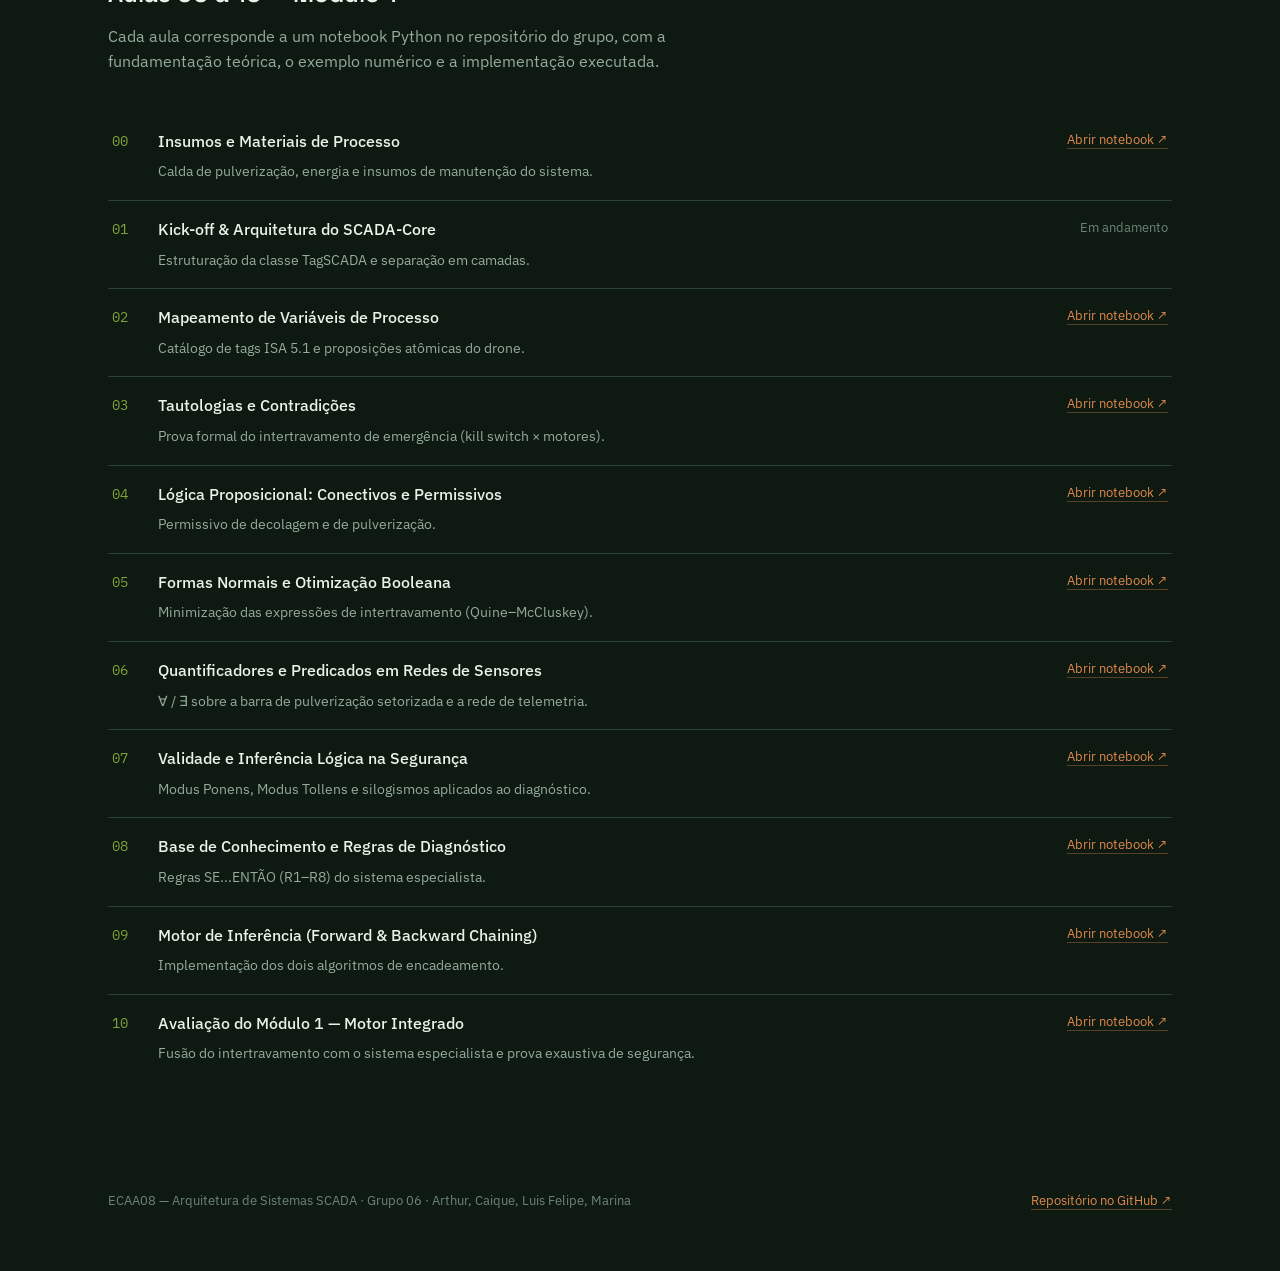
==== commit 334fabd8: "Add files via upload" ====
--- a/index.html
+++ b/index.html
@@ -1,4 +1,4 @@
-<!DOCTYPE html>
+﻿<!DOCTYPE html>
 <html lang="pt-BR">
 <head>
 <meta charset="UTF-8">
@@ -14,6 +14,8 @@
     <a href="#top" class="brand"><span class="dot"></span> SCADA · AgroDrone</a>
     <button class="nav-toggle" id="navToggle" aria-label="Abrir menu">☰</button>
     <ul class="nav-links" id="navLinks">
+      <li><a href="index.html" style="color:var(--crop); font-weight:600;">Etapa 01 (Lógica)</a></li>
+      <li><a href="etapa-02-grafos.html" style="color:var(--soil); font-weight:600;">Etapa 02 (Grafos) ➔</a></li>
       <li><a href="#apresentacao">Apresentação</a></li>
       <li><a href="#sobre">O projeto</a></li>
       <li><a href="#variaveis">Variáveis</a></li>
@@ -436,3 +438,5 @@
 <script src="assets/script.js"></script>
 </body>
 </html>
+
+
--- a/assets/style.css
+++ b/assets/style.css
@@ -1,4 +1,4 @@
-/* ============================================================
+﻿/* ============================================================
    SCADA · AgroDrone — Grupo 06 · ECAA08
    Tokens: ver comentário abaixo de cada bloco
    ============================================================ */
@@ -427,3 +427,76 @@
 
 /* misc */
 .badge-row{ display: flex; gap: 8px; flex-wrap: wrap; margin-top: 16px; }
+
+/* ============ DECK DE SLIDES ============ */
+.deck{
+  border:1px solid var(--border);
+  border-radius:6px;
+  background:var(--panel);
+  overflow:hidden;
+}
+.deck-topbar{
+  display:flex;
+  align-items:center;
+  justify-content:space-between;
+  padding:12px 18px;
+  border-bottom:1px solid var(--border);
+  background:var(--panel-2);
+  font-family:"IBM Plex Mono", monospace;
+  font-size:0.78rem;
+  color:var(--muted);
+}
+.deck-title{ color:var(--ink); font-weight:600; letter-spacing:0.02em; }
+.deck-counter{ color:var(--crop-dim); }
+
+.deck-viewport{ overflow:hidden; }
+.deck-track{
+  display:flex;
+  transition:transform .35s ease;
+}
+.slide{
+  flex:0 0 100%;
+  box-sizing:border-box;
+  padding:36px clamp(20px,4vw,56px);
+  min-height:360px;
+  display:flex;
+  flex-direction:column;
+  justify-content:center;
+  gap:14px;
+}
+.slide .kicker{ display:block; margin-bottom:2px; }
+.slide h3{
+  font-size:clamp(1.2rem,2.4vw,1.7rem);
+  color:var(--ink);
+  line-height:1.25;
+}
+.slide p{ color:var(--muted); font-size:0.95rem; line-height:1.6; max-width:64ch; }
+.slide ul{ margin:4px 0 0; padding-left:1.1em; color:var(--muted); font-size:0.92rem; line-height:1.7; }
+.slide ul li b{ color:var(--ink); }
+.slide .log-box{ margin-top:6px; }
+.slide .proof-steps{ font-size:0.85rem; }
+
+.deck-controls{
+  display:flex;
+  align-items:center;
+  justify-content:space-between;
+  gap:16px;
+  padding:14px 18px;
+  border-top:1px solid var(--border);
+  background:var(--panel-2);
+}
+.deck-dots{ display:flex; gap:6px; flex-wrap:wrap; justify-content:center; }
+.deck-dots button{
+  width:8px; height:8px; border-radius:50%;
+  border:1px solid var(--border);
+  background:transparent;
+  padding:0; cursor:pointer;
+}
+.deck-dots button.active{ background:var(--crop); border-color:var(--crop); }
+.deck-controls .btn:disabled{ opacity:.35; cursor:not-allowed; }
+
+@media (max-width:640px){
+  .deck-controls{ flex-wrap:wrap; }
+  .deck-dots{ order:3; width:100%; }
+}
+
